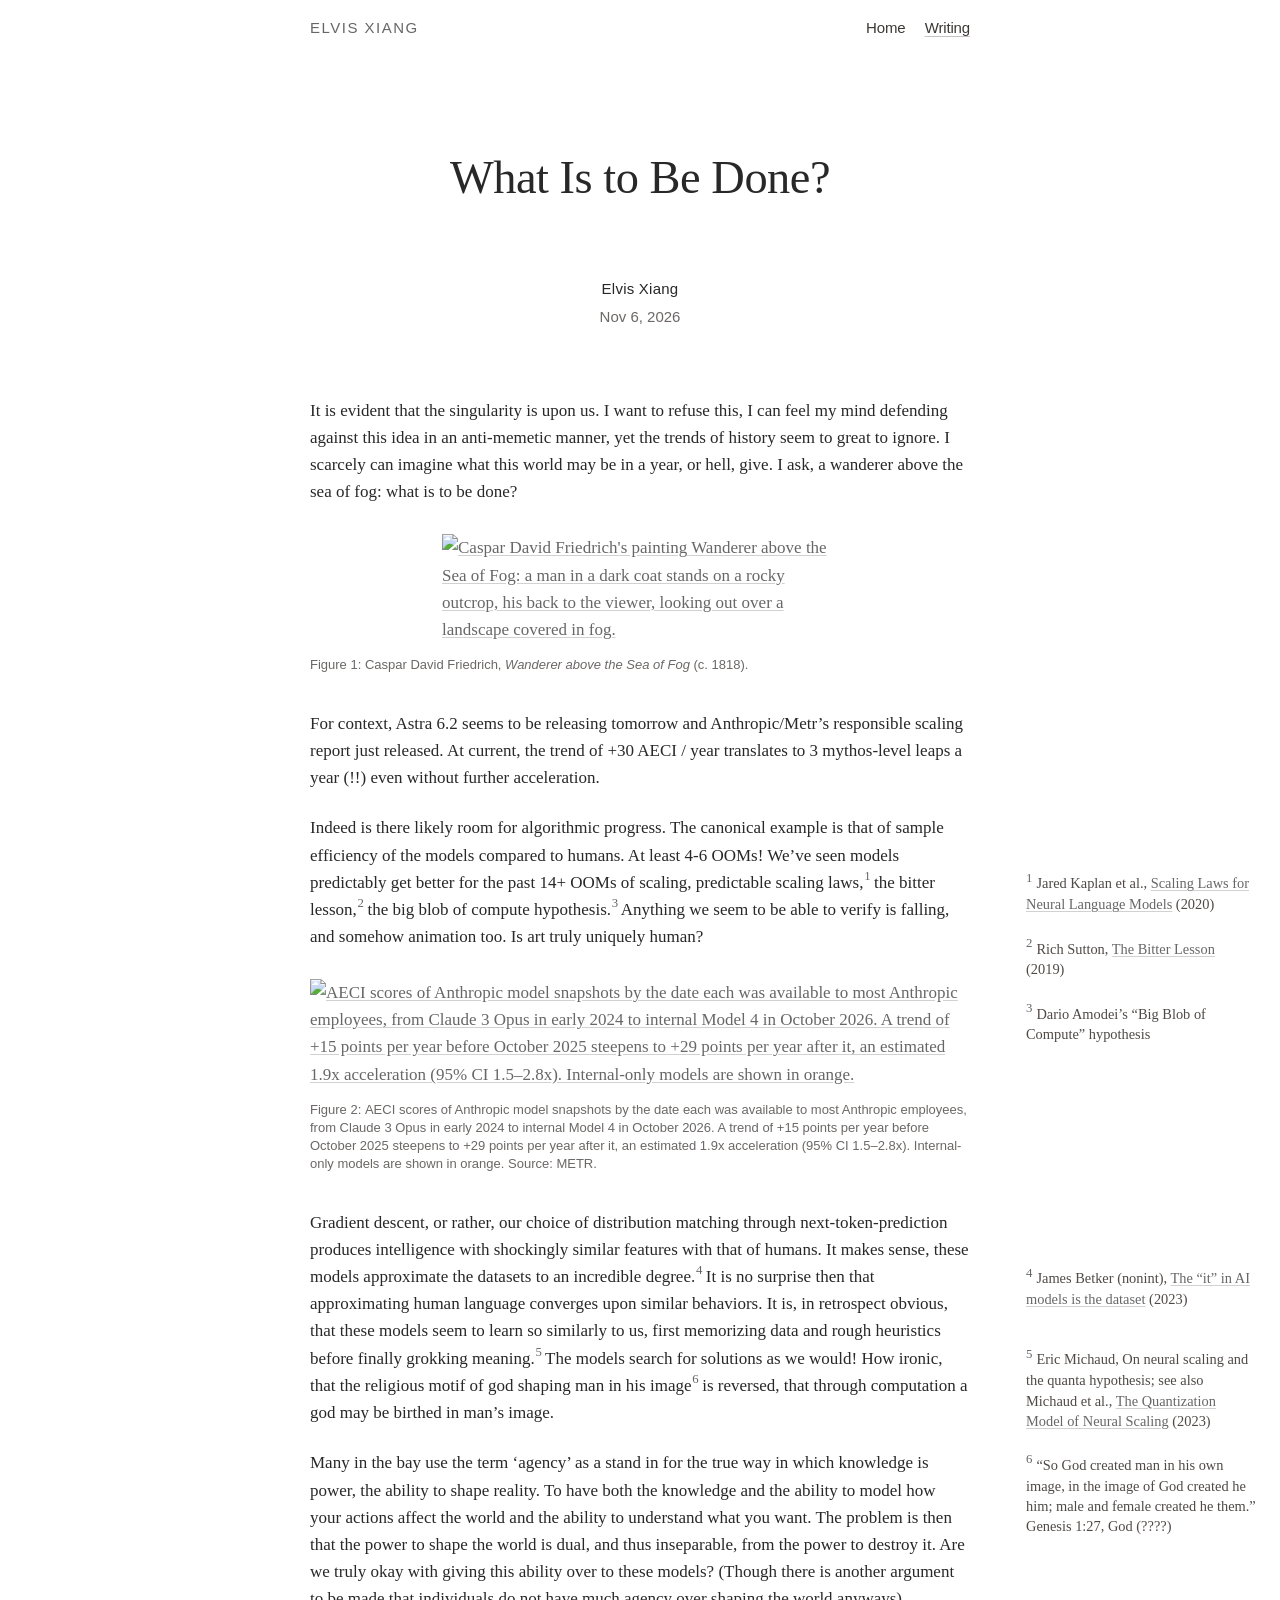
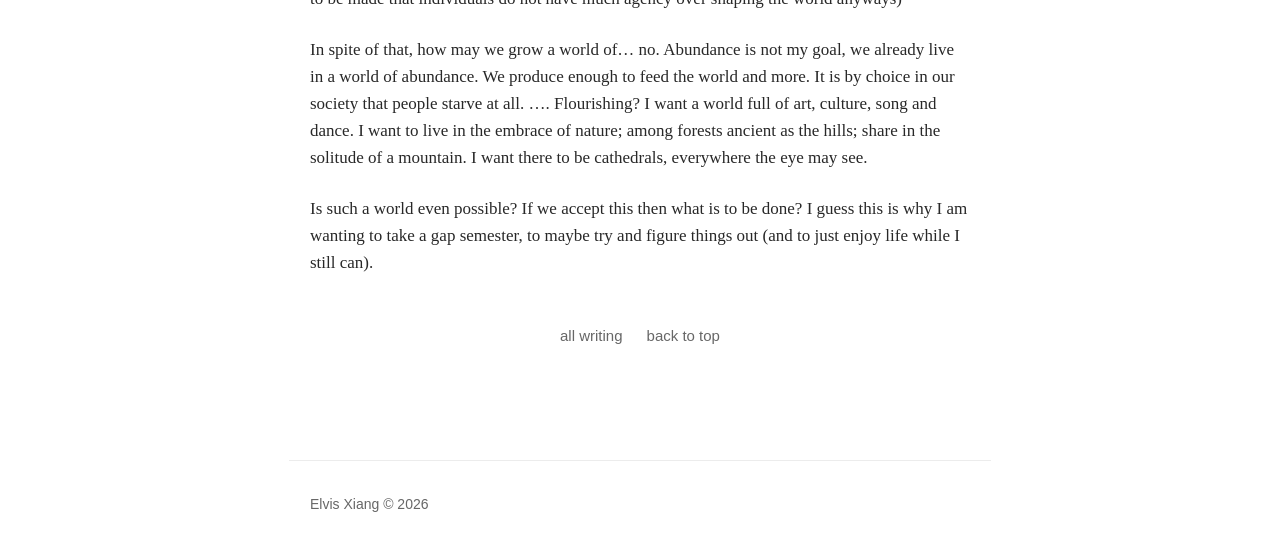
==== writing/what-is-to-be-done/index.html @ 777770ac "Add unlisted /writing page and 'What Is to Be Done?' essay The essay page is stored gzip+base64 enco" ====
<!DOCTYPE html>
<html lang="en">
  <head>
    <meta charset="utf-8">
    <meta name="viewport" content="width=device-width, initial-scale=1">
    <meta name="robots" content="noindex">
    <title>What Is to Be Done? | Elvis Xiang</title>
  </head>
  <body>
    <!-- The page is stored gzip-compressed and base64-encoded so the
         essay text isn't readable in the repository. It is unpacked
         in the browser on load. -->
    <script id="page" type="text/plain">
H4sIAPJ+7WoC/+1Z23LjxhF991fMMpVEKpOEKK2UvVDc0t5sJV4r8W7VJk+qIdAEZgnMwDMDUnTlYf8hL0lV8uoP2y/J6RmAhC61
sWpTeYrLLovATE9PX06fbkwfvLx48e4vf3wlCl+Vs6+m/D9RSp2fDkgPZl8JMS1IZvwH/qzIS5EW0jryp4PGL0aPBv1XWlZ0Olgp
WtfG+oFIjfaksXStMl+cZrRSKY3Cj6FQWnkly5FLZUmnkzsEWTM33vXEaKN0RlfdUq98SbP3hfTi3AlvxHMSL42mZ+Kv4lW5Uk78
WeEq0yQuvCU/I5daVXtldO+Qcy+wE6pm+Ck8S/cFCad03pTSKr/h901ttGjcWJyJtYRSlqyQc7OiuJikMAuxMLmQbumeiDWLUUHJ
OYmMlexuUSq9FJbK04Hzm5JcQQTTFZYWp4NkjfNwcPf/cepc9ErSuWU6N9mmFcXPoEdaSucgTnkaxUftWVgiu7elyc32mMHsmr3k
drmWq+7vsHm7/ltTUW9h/2Wn80DAWnKUNtYGw9Yyp8HsfXzbPyTZnhKvRXb2VessqfR2WaZWnfK1cT5cDZIGPR2KyV3hAKmT3qK+
nGZeKleMOCgy6WVPFha6WupupWx8YewNO/GCWztmiMsKPpae+I/TweHB4cloMhkdnAxm35uVOBkKfsRhWdHsppRpAv12pgk/ts6z
XqUldTq1Ids3QD27Z/iec/h6thac1zgOX+WGeJzi7guiUlQbUSHtREYL0mxwIXO4xfmwVOAciVwWkv/1CqaEMVUqKqk12aHYUFTA
Iwgyx1mBXd7YDZKEKj44tySDBirXxhLrBEywKZWboIWqZK40xRwKZ66NLTOcsOFk4rNxisRZxoqCynIocrUKcpB8Q7z9bIbemZzT
pN6aHWZdqLyxW7traa1ZX4+VLvoL72v3JElIj9dqqWrKlBwbiwzGr+S1KunJCwmP28uXEj66fG0VZValxeXo8n2r5mVQ8xJqXr4l
eWkWl69NPv5QU37tTJyqqlw4m+6OberSyCwcXV07OiiSpKaqjHaJL5pqnshELpIv0CZ5fHJQX42+5D5ClkCGKEEECWIr4bdO1Ag0
Rgvx/rYH30YPvmYPSg63GAmZtEuAOTzqvAwRx0+tSZcbYRqfWlMPOQTFXKZLdjnL4pLFwVoas+TjsFDgHBzHxTBDONbwPj+hjI9B
2Iyv+78PhTFgsIcry+zuyw3FlKrZZ681TbBC7KVjMXk0ebQ/niY9qT28iMHZD9cHo5F4d/Hy4olIlZe8HhrbIP5M+wImUGny5tW7
H5D0XKnFaHQNQ15jcQCXKz8UZ85bKU7GhyFhuyxBwSLJoILfleF8QPpnffHk7aeP/3BY6QA2Ts0BXFzreU977IcGKBIlUYZS6kVb
LIY7yGBjfH10IM5evTgXSUh0vJDalQDYoM0RIArg7EYlrYBXkFa7FhLE3oMH+wBD0mKtsAZuXTQWsmHxFABDNlhnfCPdP2M/JA4i
zcmqLmlEi4VKFekUQGUqeFk5LL1hzHO4mKPG8X6ASKmWjGzWmCpIlWVuAMtFBdCsrQEaOuDyO5wF8DNawWSCrsKBUQhCGzaJKoie
CnjIGlYmo9K1CuFgWCgo7YKB2dZePBydiIuLN+6BeE9w0orxEDZqt9bYplIv51AzB3zPyXtYrDNBzRImD78OEoIq0avD3sadq0u5
dsNpKedwDSSAlujRZLDjKChTBjxFA5CYp0yTsHQ2VbqGt/ymRgVNC0qXc3M1QLW5IaCSFsVh5E2elzRIZteKdid9MPt9MMUfZI10
FriSLMfD26At7ZVaBciUc5ccHhxMxgePjk7ATd+2t/kOtwmG+J4aC8d8Bx7QgNeIN8F0DANiD9X9YL+t68FicxUMCHKH+LhpjMMv
NcbhfY3xA/BHvG28hzLXjQAbrNfrsdIcPSV54uruxpp8cq7Tc/6RPA+X+S7cZcz9wmDGwRofi/i8s8Pk8Q075GJemjkHDZ/QeCTU
pjZ455Qb3zDM0Zca5ui+hnmJDDbijNNABez69PGfz6Hz81bnF1HnTx//1VO7u+CZBgpxjKxpS20AlCEZ8Cdqh1oE7rWQZUwXBkwH
Hl0E8ATNCUjjjRkzgQXZA9A1yMFGqx8bxoyQx3dzk8+SETAyG8PaoXNzCTMqcolUI5uN+kA44gXOVYDgRFIKNocCPK71fyYe/4Uj
IhcIOO9SEMGALduCEsFJOA10L9AWivkmxBTzbEESEb2WMNpKqrIzeYUuoSeAENJmQwR6u7AA3xelbDJC+bioG8dVHQUDRkb2Pgxs
FPXPauR4SG3xkFdcpN4gAAN/59ZvV6Emx6JGdwq9arwPtWdOiGTq7zkGJyGqSYe69fXh41t75IKTSHkODkHOc1AAuCbjx1fXKpbY
e3z8awFLTcbHnz7+7XD86GofUdOqPDIaF2nRHMgnYLF14EcGlTOnX8xd/u+M/4EzxFvToNt5IpiR3YPl1bNvLDpgbvN4khFoEyoT
dCqYy0KoSAujUmKbZGi6rJo3QV/cIw1Qxd5o8kJoMD2g45L0qK3hvAxsJGtScsH6wKwcNIMCkeI7pMyUcTOnKngZ9ABdXMOBEhZ0
NKWjHmhLK7nEWweDU+B3bstVZI2jroJ5uzCSjCLsmMDrU1aKAykj8CO6WSkefmmleHh/PlHhLs/JLxEhe0zTtN+/g1HEN2MUuySW
SVQU5bmAwP9n550BIjns7r1lEUfb6hm7em2Ea2wNmhnspKOVd9Zjl0aCWna8BDQelQdQHFv+zllzKtCPGBs9wx0/9LHAcONqSuG5
Od42brgdIOyc1dU2MEkLgaaTiVDAU96zUBa5XhH6AvUT68T3CtUuRlsB7oRwVKnr0nKhkCjMNq1ZhgasIhREnd909PGXOvr4vo5+
hWZNvAFhAjwNxYVGqgTi19FbvhW77sdGalxyRwuesqFQ0mCgdvsv5p1HB0fjydExz4s4ZP7EotVPEWoi/iGxWgLaEtM7QuZd0XOZ
tMBk5q3OlAEDkHSOmcraNGX2QHwLCqIsdxs7l3NnpnIOA8jxasGn5gaUpZB18FFsucMQiKv9DV+dfKmvTu7rK+TWWyO+gYopj5Qo
66sYMJfVDKHO1wu/+FL9HdziqeopdgJt2LkLCn/23mNvNeYU/oY0e1pMnhz+bhik7D3DP1sPKG5+kX1obrdWjRkQyW/0qAxGbYdZ
c8XdaZgxQPfAQYOaNzvUevZG6k13kzk2x9kd/iNbAWX+LhmtN5DAjpZxGBJHF7Ztrht4XwYZ64I7gqU265KyPLSZtQkDEV4p56rk
sSGym13PcSH5AZpUtJYSzePcBMSnnoguL3qbI2dgsrvh2iTTNg4XC0YcXhznendsbXhMEq8QhnUQEOaWsU8G/KE2VC2K6l0Ah0vs
9N4dgZVZI8the1ZgHI7QLzNbaRnJNQEosMBGGAtHngGw1tRyc7OECUPFy9UqllQI71QPM6Q4Y9oC6DOx964IURDnAbxcmziTsHlT
URzHIhgqmVG8jNIZpLPKUNygDvho+KqB36Kn41ldbvatuYGX3f6tADoHeNfKU5wbSJAHdg3HIS6Xh4FOK8IsPn38GYfi6nN4QjIL
CNXI83A4N2zINWMdAiPbiFKt2qlstx32aPeNxXvqeIVA2gYzGB40ZzcioIqj4FD3wC5bJsOsqWEUSxVxaLBxajI8CUF4WBzMBbEs
x0iBn8fidWm41DDXedaNuju1Fk0ZgBR91lCkTcnkZQjJLai36u7m4921WE2q5lZGYqUD63kqZMU7uZo5zx5NAzGTsbAXqiy5IhTM
/1oZQGLlmfOyDrhug/qBTmh7YgiOGAgpU7oMcI/iyoCyWceXrMmGgs8c3YER6CJdiJD2ymEQVhsXhnEwyCK4DUy2bgfrIX3uGIdD
qbxB19aO/FE5ig2P16uga5wCCg9+x2gma2gDeuQDgBhWb87psol4GkfpoVV2YdC6F5LQxGkg6Q+GQ2jB834Ft6L/8LAeD8P24w23
XUv8GrL7PNL/sMOfDKQ3dvDZL1QzhIpY3/oi1Vv7q8FsOyg29bWvVtvvNNMkfqeKPxbG+Bsf4eKjax+PxG9SU2+etl+C4oL4YS9+
z5sm8YvsvwGcfW/hoh0AAA==
    </script>
    <script>
      (async () => {
        const b64 = document.getElementById("page").textContent.replace(/\s+/g, "");
        const bytes = Uint8Array.from(atob(b64), c => c.charCodeAt(0));
        const stream = new Blob([bytes]).stream().pipeThrough(new DecompressionStream("gzip"));
        const html = await new Response(stream).text();
        document.open();
        document.write(html);
        document.close();
      })();
    </script>
    <noscript>This page needs JavaScript to display.</noscript>
  </body>
</html>
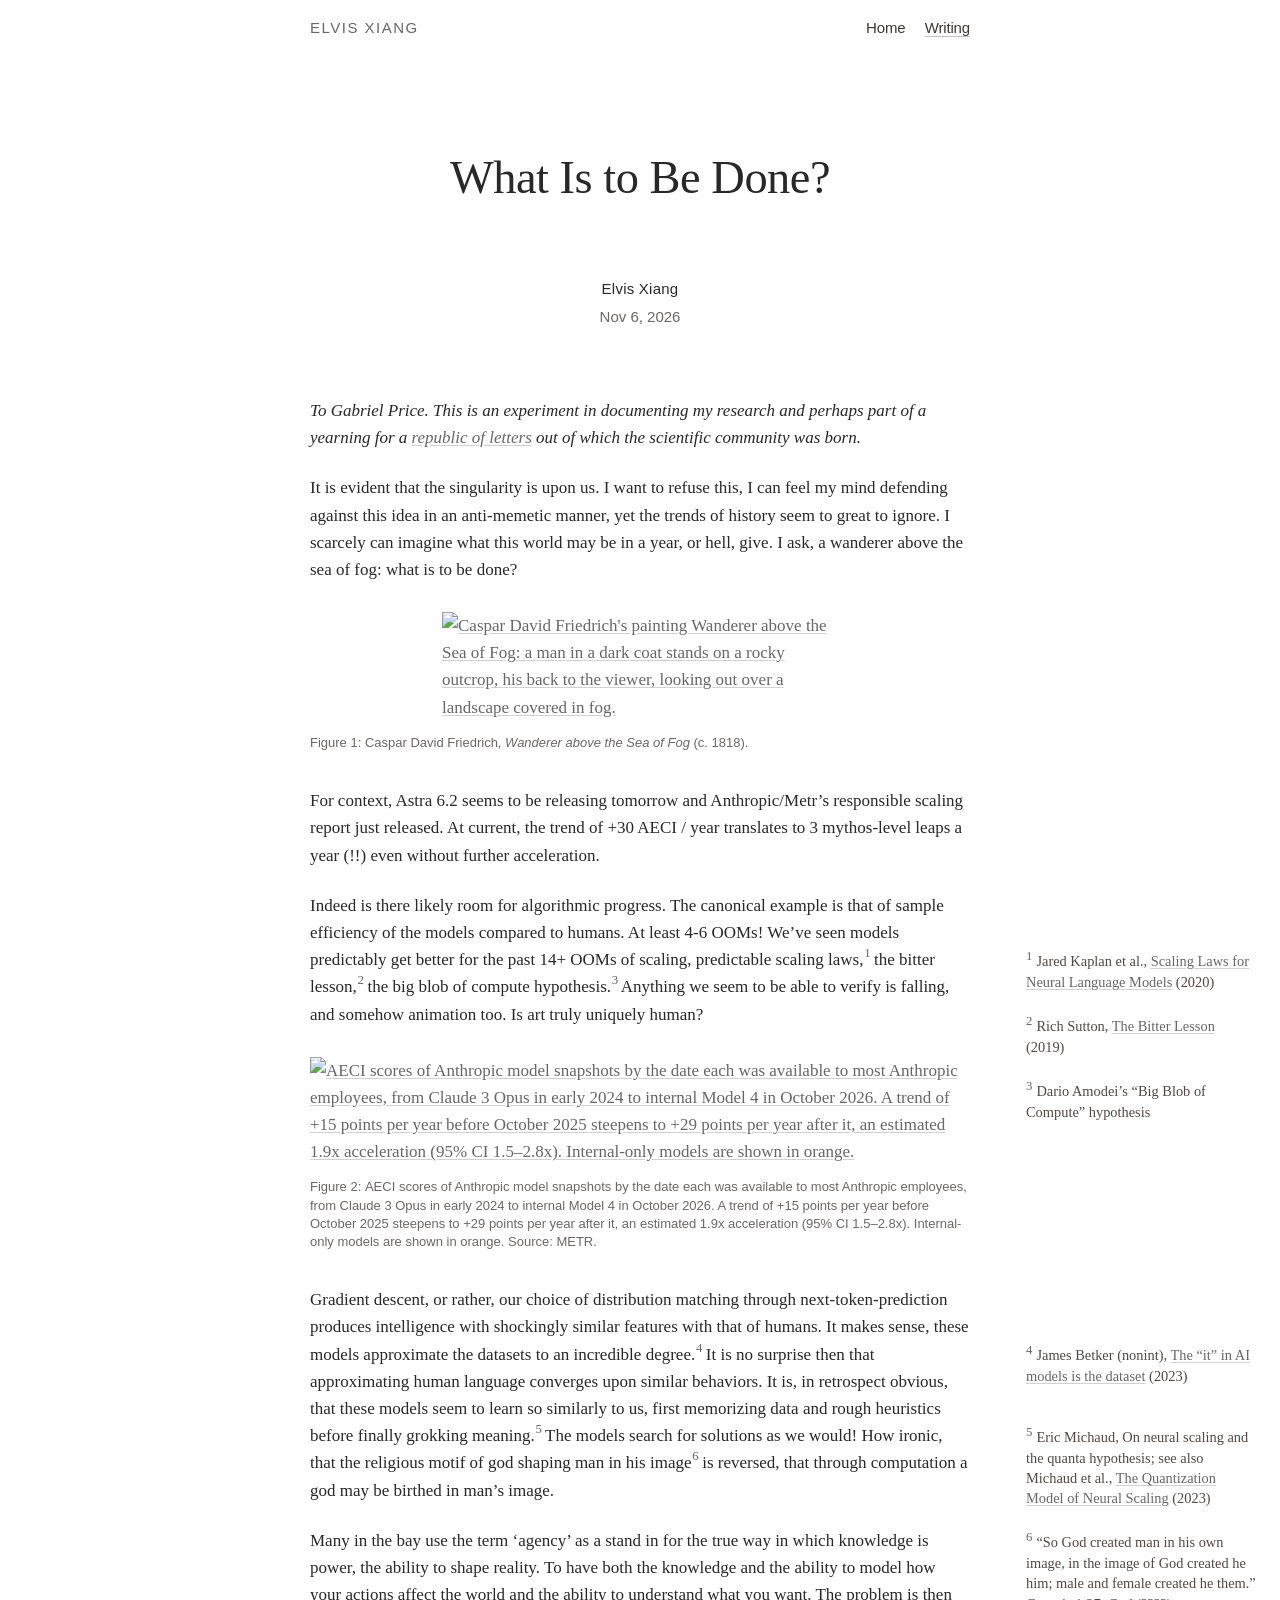
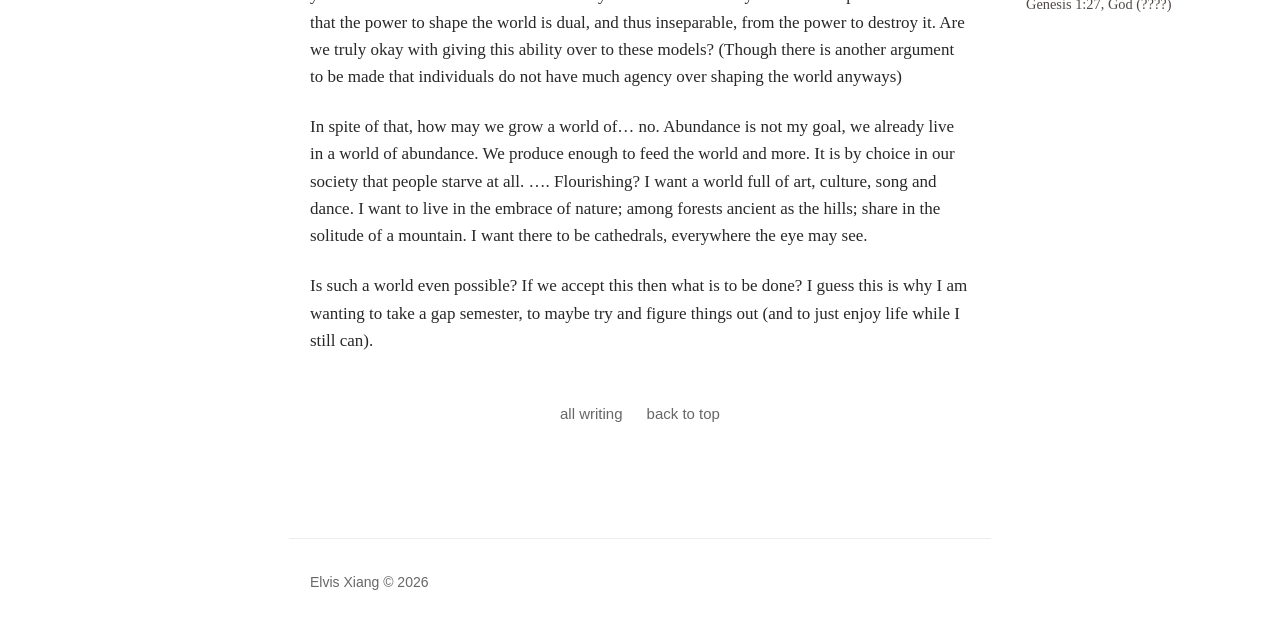
==== commit 478d16d4: "Add dedication to the start of the essay Co-Authored-By: Claude Opus 5.5 <noreply@anthropic.com> Cla" ====
--- a/writing/what-is-to-be-done/index.html
+++ b/writing/what-is-to-be-done/index.html
@@ -11,48 +11,50 @@
          essay text isn't readable in the repository. It is unpacked
          in the browser on load. -->
     <script id="page" type="text/plain">
-H4sIAPJ+7WoC/+1Z23LjxhF991fMMpVEKpOEKK2UvVDc0t5sJV4r8W7VJk+qIdAEZgnMwDMDUnTlYf8hL0lV8uoP2y/J6RmAhC61
-sWpTeYrLLovATE9PX06fbkwfvLx48e4vf3wlCl+Vs6+m/D9RSp2fDkgPZl8JMS1IZvwH/qzIS5EW0jryp4PGL0aPBv1XWlZ0Olgp
-WtfG+oFIjfaksXStMl+cZrRSKY3Cj6FQWnkly5FLZUmnkzsEWTM33vXEaKN0RlfdUq98SbP3hfTi3AlvxHMSL42mZ+Kv4lW5Uk78
-WeEq0yQuvCU/I5daVXtldO+Qcy+wE6pm+Ck8S/cFCad03pTSKr/h901ttGjcWJyJtYRSlqyQc7OiuJikMAuxMLmQbumeiDWLUUHJ
-OYmMlexuUSq9FJbK04Hzm5JcQQTTFZYWp4NkjfNwcPf/cepc9ErSuWU6N9mmFcXPoEdaSucgTnkaxUftWVgiu7elyc32mMHsmr3k
-drmWq+7vsHm7/ltTUW9h/2Wn80DAWnKUNtYGw9Yyp8HsfXzbPyTZnhKvRXb2VessqfR2WaZWnfK1cT5cDZIGPR2KyV3hAKmT3qK+
-nGZeKleMOCgy6WVPFha6WupupWx8YewNO/GCWztmiMsKPpae+I/TweHB4cloMhkdnAxm35uVOBkKfsRhWdHsppRpAv12pgk/ts6z
-XqUldTq1Ids3QD27Z/iec/h6thac1zgOX+WGeJzi7guiUlQbUSHtREYL0mxwIXO4xfmwVOAciVwWkv/1CqaEMVUqKqk12aHYUFTA
-Iwgyx1mBXd7YDZKEKj44tySDBirXxhLrBEywKZWboIWqZK40xRwKZ66NLTOcsOFk4rNxisRZxoqCynIocrUKcpB8Q7z9bIbemZzT
-pN6aHWZdqLyxW7traa1ZX4+VLvoL72v3JElIj9dqqWrKlBwbiwzGr+S1KunJCwmP28uXEj66fG0VZValxeXo8n2r5mVQ8xJqXr4l
-eWkWl69NPv5QU37tTJyqqlw4m+6OberSyCwcXV07OiiSpKaqjHaJL5pqnshELpIv0CZ5fHJQX42+5D5ClkCGKEEECWIr4bdO1Ag0
-Rgvx/rYH30YPvmYPSg63GAmZtEuAOTzqvAwRx0+tSZcbYRqfWlMPOQTFXKZLdjnL4pLFwVoas+TjsFDgHBzHxTBDONbwPj+hjI9B
-2Iyv+78PhTFgsIcry+zuyw3FlKrZZ681TbBC7KVjMXk0ebQ/niY9qT28iMHZD9cHo5F4d/Hy4olIlZe8HhrbIP5M+wImUGny5tW7
-H5D0XKnFaHQNQ15jcQCXKz8UZ85bKU7GhyFhuyxBwSLJoILfleF8QPpnffHk7aeP/3BY6QA2Ts0BXFzreU977IcGKBIlUYZS6kVb
-LIY7yGBjfH10IM5evTgXSUh0vJDalQDYoM0RIArg7EYlrYBXkFa7FhLE3oMH+wBD0mKtsAZuXTQWsmHxFABDNlhnfCPdP2M/JA4i
-zcmqLmlEi4VKFekUQGUqeFk5LL1hzHO4mKPG8X6ASKmWjGzWmCpIlWVuAMtFBdCsrQEaOuDyO5wF8DNawWSCrsKBUQhCGzaJKoie
-CnjIGlYmo9K1CuFgWCgo7YKB2dZePBydiIuLN+6BeE9w0orxEDZqt9bYplIv51AzB3zPyXtYrDNBzRImD78OEoIq0avD3sadq0u5
-dsNpKedwDSSAlujRZLDjKChTBjxFA5CYp0yTsHQ2VbqGt/ymRgVNC0qXc3M1QLW5IaCSFsVh5E2elzRIZteKdid9MPt9MMUfZI10
-FriSLMfD26At7ZVaBciUc5ccHhxMxgePjk7ATd+2t/kOtwmG+J4aC8d8Bx7QgNeIN8F0DANiD9X9YL+t68FicxUMCHKH+LhpjMMv
-NcbhfY3xA/BHvG28hzLXjQAbrNfrsdIcPSV54uruxpp8cq7Tc/6RPA+X+S7cZcz9wmDGwRofi/i8s8Pk8Q075GJemjkHDZ/QeCTU
-pjZ455Qb3zDM0Zca5ui+hnmJDDbijNNABez69PGfz6Hz81bnF1HnTx//1VO7u+CZBgpxjKxpS20AlCEZ8Cdqh1oE7rWQZUwXBkwH
-Hl0E8ATNCUjjjRkzgQXZA9A1yMFGqx8bxoyQx3dzk8+SETAyG8PaoXNzCTMqcolUI5uN+kA44gXOVYDgRFIKNocCPK71fyYe/4Uj
-IhcIOO9SEMGALduCEsFJOA10L9AWivkmxBTzbEESEb2WMNpKqrIzeYUuoSeAENJmQwR6u7AA3xelbDJC+bioG8dVHQUDRkb2Pgxs
-FPXPauR4SG3xkFdcpN4gAAN/59ZvV6Emx6JGdwq9arwPtWdOiGTq7zkGJyGqSYe69fXh41t75IKTSHkODkHOc1AAuCbjx1fXKpbY
-e3z8awFLTcbHnz7+7XD86GofUdOqPDIaF2nRHMgnYLF14EcGlTOnX8xd/u+M/4EzxFvToNt5IpiR3YPl1bNvLDpgbvN4khFoEyoT
-dCqYy0KoSAujUmKbZGi6rJo3QV/cIw1Qxd5o8kJoMD2g45L0qK3hvAxsJGtScsH6wKwcNIMCkeI7pMyUcTOnKngZ9ABdXMOBEhZ0
-NKWjHmhLK7nEWweDU+B3bstVZI2jroJ5uzCSjCLsmMDrU1aKAykj8CO6WSkefmmleHh/PlHhLs/JLxEhe0zTtN+/g1HEN2MUuySW
-SVQU5bmAwP9n550BIjns7r1lEUfb6hm7em2Ea2wNmhnspKOVd9Zjl0aCWna8BDQelQdQHFv+zllzKtCPGBs9wx0/9LHAcONqSuG5
-Od42brgdIOyc1dU2MEkLgaaTiVDAU96zUBa5XhH6AvUT68T3CtUuRlsB7oRwVKnr0nKhkCjMNq1ZhgasIhREnd909PGXOvr4vo5+
-hWZNvAFhAjwNxYVGqgTi19FbvhW77sdGalxyRwuesqFQ0mCgdvsv5p1HB0fjydExz4s4ZP7EotVPEWoi/iGxWgLaEtM7QuZd0XOZ
-tMBk5q3OlAEDkHSOmcraNGX2QHwLCqIsdxs7l3NnpnIOA8jxasGn5gaUpZB18FFsucMQiKv9DV+dfKmvTu7rK+TWWyO+gYopj5Qo
-66sYMJfVDKHO1wu/+FL9HdziqeopdgJt2LkLCn/23mNvNeYU/oY0e1pMnhz+bhik7D3DP1sPKG5+kX1obrdWjRkQyW/0qAxGbYdZ
-c8XdaZgxQPfAQYOaNzvUevZG6k13kzk2x9kd/iNbAWX+LhmtN5DAjpZxGBJHF7Ztrht4XwYZ64I7gqU265KyPLSZtQkDEV4p56rk
-sSGym13PcSH5AZpUtJYSzePcBMSnnoguL3qbI2dgsrvh2iTTNg4XC0YcXhznendsbXhMEq8QhnUQEOaWsU8G/KE2VC2K6l0Ah0vs
-9N4dgZVZI8the1ZgHI7QLzNbaRnJNQEosMBGGAtHngGw1tRyc7OECUPFy9UqllQI71QPM6Q4Y9oC6DOx964IURDnAbxcmziTsHlT
-URzHIhgqmVG8jNIZpLPKUNygDvho+KqB36Kn41ldbvatuYGX3f6tADoHeNfKU5wbSJAHdg3HIS6Xh4FOK8IsPn38GYfi6nN4QjIL
-CNXI83A4N2zINWMdAiPbiFKt2qlstx32aPeNxXvqeIVA2gYzGB40ZzcioIqj4FD3wC5bJsOsqWEUSxVxaLBxajI8CUF4WBzMBbEs
-x0iBn8fidWm41DDXedaNuju1Fk0ZgBR91lCkTcnkZQjJLai36u7m4921WE2q5lZGYqUD63kqZMU7uZo5zx5NAzGTsbAXqiy5IhTM
-/1oZQGLlmfOyDrhug/qBTmh7YgiOGAgpU7oMcI/iyoCyWceXrMmGgs8c3YER6CJdiJD2ymEQVhsXhnEwyCK4DUy2bgfrIX3uGIdD
-qbxB19aO/FE5ig2P16uga5wCCg9+x2gma2gDeuQDgBhWb87psol4GkfpoVV2YdC6F5LQxGkg6Q+GQ2jB834Ft6L/8LAeD8P24w23
-XUv8GrL7PNL/sMOfDKQ3dvDZL1QzhIpY3/oi1Vv7q8FsOyg29bWvVtvvNNMkfqeKPxbG+Bsf4eKjax+PxG9SU2+etl+C4oL4YS9+
-z5sm8YvsvwGcfW/hoh0AAA==
+H4sIABHp7WoC/+1Z23LbyBF9368YM5VEqiUBUbIUXyS65OsqWa82a1c5eVINgCEwSwCDnRmQ4lYe/A95SaqS1/0wf0lO9wAkRKmc
+qJzKU1x2mQAGPT19OX26cfrg5eWL93/+/pUofFXOvjql/0Qp6/xspOrR7CshTgslM/qBn5XyUqSFtE75s1Hr55NHo+GjWlbqbLTU
+atUY60ciNbVXNZaudOaLs0wtdaomfDEWutZey3LiUlmqs+kdgqxJjHcDMbXRdaau+6Ve+1LNPhTSiwsnvBHPlXhpavVM/EW8Kpfa
+iT9pHOU0Dgtvyc+US61uvDb1YJMLL/AmVM1wKTxJ94USTtd5W0qr/Zqet42pResicS5WEkpZZYVMzFKFxUoKMxdzkwvpFu6JWJEY
+zUomSmSkZH+KUtcLYVV5NnJ+XSpXKAXTFVbNz0bxCvth4/7/KHUueCXu3XKamGzdiaJ70CMtpXMQp72ahFvdXlgi+6elyc1mm9Hs
+hr3kZnktl/1vfnmz/htTqcHC4cNe55GAteQkba1lwzYyV6PZh/B0uEm82SUcS9nZV52zpK43yzK97JVvjPN8NEgaDXQopneFA6RO
+B4uGctqk1K6YUFBk0suBLCx0jaz7lbL1hbE7dqIFt96YIS4r+Fh6RT/ORocHhyeT6XRycDKafWeW4mQs6BaFZaVmu1JOY+i3NQ1f
+bJxnvU5L1evUhezQAM3sVFWz90a8kYnVqhTfW6RcJN4X0Bp/cSB13SiLnRHcukYopi39hiFFtUYcInRtWmBhJrCukI0TDfalcJZi
+jYc1LZ0bhPvW54X3jXsSx7XxBR4XbSXryLWJ8zJdRKmp4iZ2hSxLs5rMlcoS3J4Uhq7dZG3aiWlxDKvYHyntVSrvlXUUJgIP6daq
+0FCM0yvVpPIcSyG7amtKypV0IjG2jk5jmOA0bjZ2Y7vcM60vKK09RREO2DpKa+3GuJ3ChDhCSdaqAEciU3NVUyAKmSNcneelAvtI
+MrCkv14jxBBkUBiWqZUdw5RBAY/kyBydD295Y9cAD1XRxrlVkjXQeW2sIp2AlTZV5Zq10JXMda0CtvCeK2PLDDusCWRob3bYWMBZ
+hSrLscj1kuUAlMZ4+lnkuhO0dsw613lrN/FYS2vN6mYO7UaIqqOVXuhGZVpGxgLZcBW/1qV68kIiE+zVSwkfXb1G9GaI3eJqcvWh
+U/OK1byCmlfvlLwy86vXJo9+bFR+Y0/sqqtcOJtut22b0siMt65ubM2KxBRFpnaxR+QmsYzlPP4CbeLHJwfN9eRLziNkCcQMEgRL
+EBsJv6WM1CFlP9z24LvgwdfkQUnhFiIhk3aBbIFHkZQccXTXmnSxpgRLrWnGFIKCcpNcTrKolFOwlsYsaDvOxCVtRyQhQzg28D7d
+URltg7CJbvp/WCJCwOAdqrizuw83FgRgnz0W57fYSyMxfTR9tI98H0gd4GgIzmG4PphMxPvLl5dPRKq9pPUMZCT+vPYFTKDT+O2r
+9z8g6YnBiMnkBra+xmIG3Ws/FufOWylOokNO2D5LUMiVJFDBdWUoHxhKB+KVt58+/t0R1AJsnE5KAjRZ0jvdtj+2QJEgSWWgGF50
+RXS8hQwyxtdHB+L81YsLEXOi44GsXYnCw9ocAaJQtNykVEvgFaQBywMkiL0HD/YBhqoWK401cOu8tZANi6cAGGXZOtFOun/Gfgz5
+wsmqKdVEzQHNgOh0TfgML2uHpTvGvICLKWocvQ8QKfWCkM0aU4XyUuYGsFxUAM3GGqChc1TIFIGfqTVMhlrGGwYhkqtEUEEMVMBN
+0rAymSpdpxA2hoVYaccGJlt78XByIi4v37oH4oOCk5aEh7BR92qD13TqZQI1c8B3wjVqY4KGJEwffs0SWJXg1fHgxa2rS7ly49NS
+JnANJICu1ZPpaMvdUKYM+FsNQCL+dhrz0tmprht4y68bMIu0UOkiMdcjVJsdAZW0KA4Tb/K8VKN4doPM9NJHs9+zKf4gm5KYgYfR
+o/Ft0Jb2Wi8ZMmXi4sODg2l08OjoBJz9XXeab3EaNsR3qrVwzLfgRy34nnjLpuMyvgfWc7Df8R22WKLZgCC9iI9dYxx+qTEO72uM
+H4hfvGu9hzI3jQAbrFarSNcUPaAmiqq7i2rl44s6vaCL+Dkf5ls+S0R91GhGwRpui3C/t8P08Y4dcpGUJqGgoR1aj4RaNyBTymkX
+7Rjm6EsNc3Rfw7xEBhtxTmmgGbs+ffzHc+j8vNP5RdD508d/DtTuD3her5kUipXaUBsAJScDfqJ26Dlzrzn4IacLAaZDf1EweILm
+MNJ4YyIi9kRGvW2Rg+B9P7WEGZzHd3OTz5IRMDIbwtqho3UxMSrlYqknNpsMgXBCC5wjohxLlYLNoQBHTf3vicd/YYvABRjnXQoi
+yNiyKSgBnISrge4F2mWRrDmmqP8QSiKiiRjLpdRlb/IK3dNAgEJIm7VSoLdzC/B9Uco2Uygfl03rqKqjYMDIyN6HzEZR/2yNHOfU
+Fg9pxWXqDQKQ+xpqibcVanosGnTt0AvdRKg9iUIkq+E7x+AkSjWq5rr19eHjW+/IOSWR9mPuYJynoABwTaPH1zcqlth7fPxrAUtN
+o+NPH/96GD263kfUdCpPTI2DdGgO5BOw2Ir5kUHlzNV/zF3+74z/gTPEO9Oi23kiiJHdg+U1szdWZtQhCprwMG1CZYJOBXFZCBVp
+YdAWk00yNF1WJy3ri3OkDFXkjTYvRA2mB3RcqHrS1XBaBjaStalybH1gVg6aoZhI0RlSYso4mdMVvAx6gC6upUDhBT1N6akH2tJK
+LvDUweCK+Z3bcBXZYKtrNm8fRpJQhBzDvD4lpSiQMgV+pHYrxcMvrRQP788nKpzlufILRMge0bTa74/vGhTQE54MhDKJiqI9FRD4
+//yiN0Agh/25NyziaFM9Q1dfG+Fa24Bmsp3qYOWt9cilgaCWPS8BjUflARSHlr93VqIK9CPGBs9Qxw99LDDcuEal8FyCp60bbwYI
+W2f1ta2kGQnqVy8ToYC79M5cW+R6pdAX6J9JJzoXV7sQbQW4E8JRp65Py7lGohDbtGbBDVilJM1fdh19/KWOPr6vo1+hWRNvQZgA
+T2NxWSNVmPj19JZORa77qZU1DrmlBU/JUChpMFD3+n/MO48OjqLp0THN0Shk/kii9c8BagL+IbE6AtoR0ztC5n0xcBnPuoi3OlMy
+BiDpHDGVlWnL7IH4BhREW+o2ti6nzkznFAaQ4/Wcds0NKEshG/ZRaLl5CETVfsdXJ1/qq5P7+gq59c6IN1AxpZGSyoYqMuaSmhzq
+dDy+okMN36AWT1dP8SbQhpw7V/xz8BzvVhGl8BtVk6fF9Mnh78YsZe8Z/mw8oKn5Rfahud1YNWRAIL/Bo5KN2g2zEk3dKc8YoDtz
+UFYzujXneyvrdX+SBC+H2R3+KVsBZf4mCa3XkECOlmEYEkYXtmuuW3hfsowwcVzUZlWqLOc2szE8EKGVMtEljQ2R3eR6igtJN9Ck
+orWUaB4T48PAciuiz4vBy4EzENldU22SaReH8zkhDi0Oc707Xm1pTBKOwMM6COC5ZeiTAX+oDVWHovU2gPkQW723W2Bl1spy3O3F
+jMMp9MvEVjpGckMACiywEcbClucArJXquLlZwIRc8XK9DCWVxs+d6jxDCjOmDYA+E3vvC46CMA/gabUJMwmb85C6ax0qmalwGF1n
+kE4qQ3GDOuCD4auWRth5aP9prz43h9Zcw8tu//agGODdaK/C3ECCPJBrKA5xuJwHOp0IM//08RdsiqMn8IQkFsDVyNNwODdkyBVh
+HQIjW4tSL7upbP867NG9F4kPqucVAmnLZjA0aM52IqAKo2Cue2CXHZMh1tQSiqVaUWiQcRplaBKC8LDYmApiWUZIgV8i8bo0VGqI
+6zzrR929WvO2ZCBFnzUWaVsSeRlDcgfqnbrb+Xh/LFJTVYmVgVjVzHqeClmZ8L0AkUIe5dE95R5PjXRZUkUoiP91MoDE2hPn5S8O
+lWlRP9AJbXbk4AiBkBKlywD3KK4EKOtVeEiarBX7zKk7MAJdpOMI6Y7Mg7DGOB7GwSBzdhuYbNMN1jl97hiHQ6m8RdfWjfxROYo1
+jdcr1jVMAYUHvyM0kw20AT3yDCCG1EsoXdYBT8MonVtlx4PWPU5CE6aBqv7RUAjNad6v4Vb0Hx7Wo2HYfjjhpmsJX4m2n42GH7zo
+k4H0xo4+++VuhlARq1tf6gZrfzWabQbFprnxNW/z/eo0Dt/vwsXcGL/zcTLcuvFRTfwmNc36afeFLCwIHzzDd87TOHyp/hfEjtf0
+uh4AAA==
     </script>
     <script>
       (async () => {
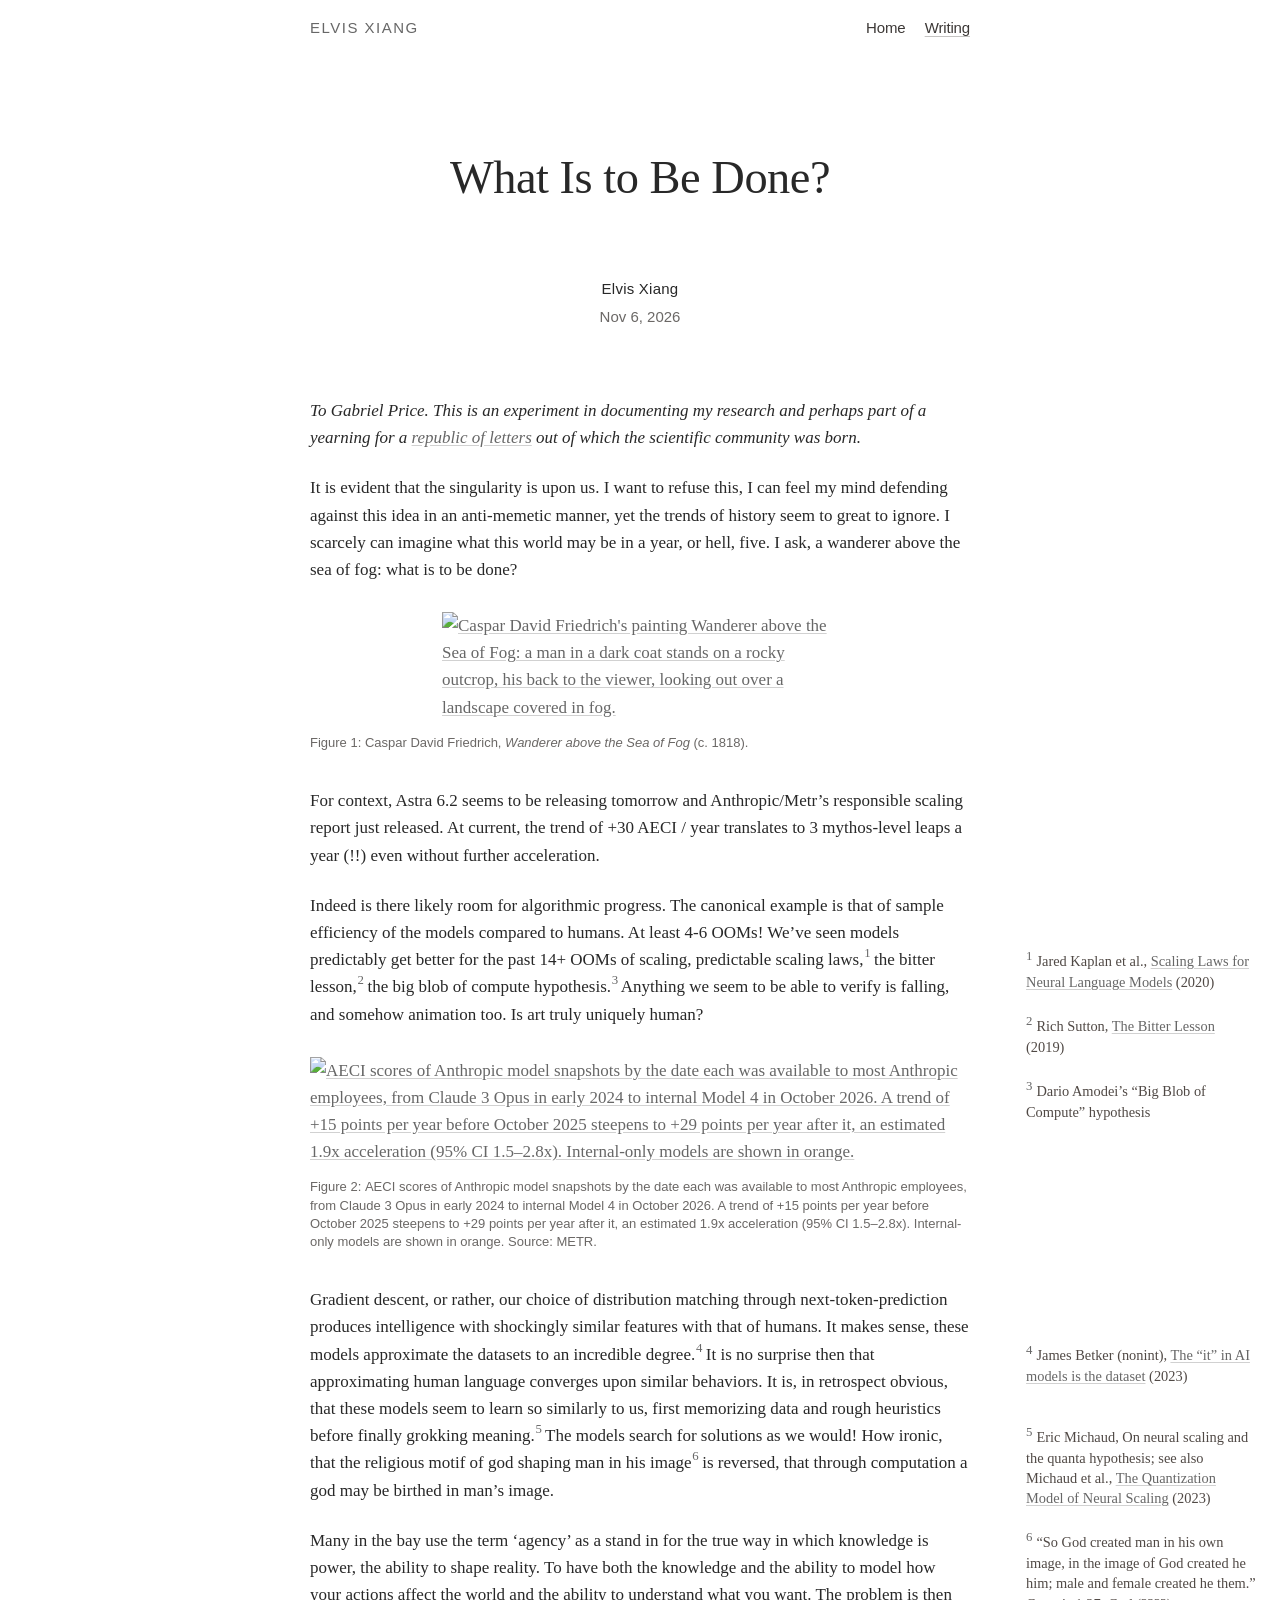
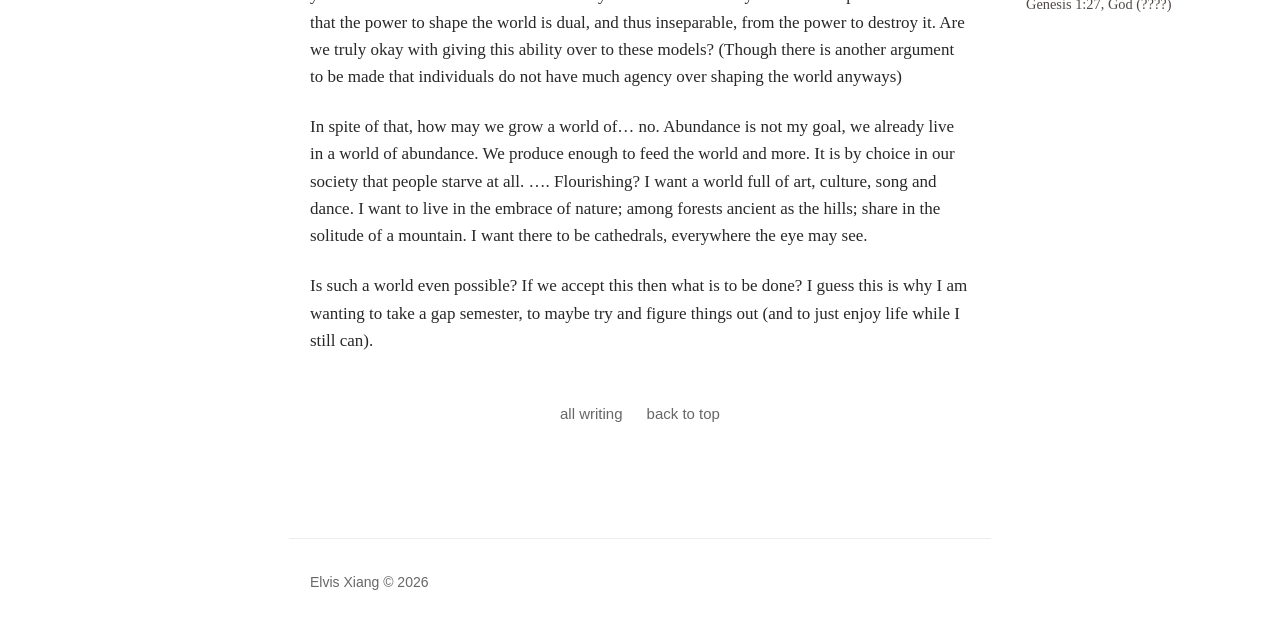
==== commit 2bf56869: "Fix typo in essay intro (give -> five) Co-Authored-By: Claude Opus 5.5 <noreply@anthropic.com> Claud" ====
--- a/writing/what-is-to-be-done/index.html
+++ b/writing/what-is-to-be-done/index.html
@@ -5,13 +5,22 @@
     <meta name="viewport" content="width=device-width, initial-scale=1">
     <meta name="robots" content="noindex">
     <title>What Is to Be Done? | Elvis Xiang</title>
+    <meta property="og:type" content="article">
+    <meta property="og:title" content="What Is to Be Done?">
+    <meta property="og:description" content="An essay by Elvis Xiang">
+    <meta property="og:url" content="https://elviskxiang.github.io/writing/what-is-to-be-done/">
+    <meta property="og:image" content="https://elviskxiang.github.io/images/wanderer-above-the-sea-of-fog.jpg">
+    <meta property="og:image:width" content="960">
+    <meta property="og:image:height" content="1231">
+    <meta property="og:image:alt" content="Caspar David Friedrich, Wanderer above the Sea of Fog">
+    <meta name="twitter:card" content="summary_large_image">
   </head>
   <body>
     <!-- The page is stored gzip-compressed and base64-encoded so the
          essay text isn't readable in the repository. It is unpacked
          in the browser on load. -->
     <script id="page" type="text/plain">
-H4sIABHp7WoC/+1Z23LbyBF9368YM5VEqiUBUbIUXyS65OsqWa82a1c5eVINgCEwSwCDnRmQ4lYe/A95SaqS1/0wf0lO9wAkRKmc
+H4sIAA3+7WoC/+1Z23LbyBF9368YM5VEqiUBUbIUXyS65OsqWa82a1c5eVINgCEwSwCDnRmQ4lYe/A95SaqS1/0wf0lO9wAkRKmc
 qJzKU1x2mQAGPT19OX26cfrg5eWL93/+/pUofFXOvjql/0Qp6/xspOrR7CshTgslM/qBn5XyUqSFtE75s1Hr55NHo+GjWlbqbLTU
 atUY60ciNbVXNZaudOaLs0wtdaomfDEWutZey3LiUlmqs+kdgqxJjHcDMbXRdaau+6Ve+1LNPhTSiwsnvBHPlXhpavVM/EW8Kpfa
 iT9pHOU0Dgtvyc+US61uvDb1YJMLL/AmVM1wKTxJ94USTtd5W0qr/Zqet42pResicS5WEkpZZYVMzFKFxUoKMxdzkwvpFu6JWJEY
@@ -22,38 +31,38 @@
 jYc1LZ0bhPvW54X3jXsSx7XxBR4XbSXryLWJ8zJdRKmp4iZ2hSxLs5rMlcoS3J4Uhq7dZG3aiWlxDKvYHyntVSrvlXUUJgIP6daq
 0FCM0yvVpPIcSyG7amtKypV0IjG2jk5jmOA0bjZ2Y7vcM60vKK09RREO2DpKa+3GuJ3ChDhCSdaqAEciU3NVUyAKmSNcneelAvtI
 MrCkv14jxBBkUBiWqZUdw5RBAY/kyBydD295Y9cAD1XRxrlVkjXQeW2sIp2AlTZV5Zq10JXMda0CtvCeK2PLDDusCWRob3bYWMBZ
-hSrLscj1kuUAlMZ4+lnkuhO0dsw613lrN/FYS2vN6mYO7UaIqqOVXuhGZVpGxgLZcBW/1qV68kIiE+zVSwkfXb1G9GaI3eJqcvWh
-U/OK1byCmlfvlLwy86vXJo9+bFR+Y0/sqqtcOJtut22b0siMt65ubM2KxBRFpnaxR+QmsYzlPP4CbeLHJwfN9eRLziNkCcQMEgRL
-EBsJv6WM1CFlP9z24LvgwdfkQUnhFiIhk3aBbIFHkZQccXTXmnSxpgRLrWnGFIKCcpNcTrKolFOwlsYsaDvOxCVtRyQhQzg28D7d
-URltg7CJbvp/WCJCwOAdqrizuw83FgRgnz0W57fYSyMxfTR9tI98H0gd4GgIzmG4PphMxPvLl5dPRKq9pPUMZCT+vPYFTKDT+O2r
-9z8g6YnBiMnkBra+xmIG3Ws/FufOWylOokNO2D5LUMiVJFDBdWUoHxhKB+KVt58+/t0R1AJsnE5KAjRZ0jvdtj+2QJEgSWWgGF50
-RXS8hQwyxtdHB+L81YsLEXOi44GsXYnCw9ocAaJQtNykVEvgFaQBywMkiL0HD/YBhqoWK401cOu8tZANi6cAGGXZOtFOun/Gfgz5
-wsmqKdVEzQHNgOh0TfgML2uHpTvGvICLKWocvQ8QKfWCkM0aU4XyUuYGsFxUAM3GGqChc1TIFIGfqTVMhlrGGwYhkqtEUEEMVMBN
-0rAymSpdpxA2hoVYaccGJlt78XByIi4v37oH4oOCk5aEh7BR92qD13TqZQI1c8B3wjVqY4KGJEwffs0SWJXg1fHgxa2rS7ly49NS
-JnANJICu1ZPpaMvdUKYM+FsNQCL+dhrz0tmprht4y68bMIu0UOkiMdcjVJsdAZW0KA4Tb/K8VKN4doPM9NJHs9+zKf4gm5KYgYfR
-o/Ft0Jb2Wi8ZMmXi4sODg2l08OjoBJz9XXeab3EaNsR3qrVwzLfgRy34nnjLpuMyvgfWc7Df8R22WKLZgCC9iI9dYxx+qTEO72uM
-H4hfvGu9hzI3jQAbrFarSNcUPaAmiqq7i2rl44s6vaCL+Dkf5ls+S0R91GhGwRpui3C/t8P08Y4dcpGUJqGgoR1aj4RaNyBTymkX
-7Rjm6EsNc3Rfw7xEBhtxTmmgGbs+ffzHc+j8vNP5RdD508d/DtTuD3her5kUipXaUBsAJScDfqJ26Dlzrzn4IacLAaZDf1EweILm
-MNJ4YyIi9kRGvW2Rg+B9P7WEGZzHd3OTz5IRMDIbwtqho3UxMSrlYqknNpsMgXBCC5wjohxLlYLNoQBHTf3vicd/YYvABRjnXQoi
-yNiyKSgBnISrge4F2mWRrDmmqP8QSiKiiRjLpdRlb/IK3dNAgEJIm7VSoLdzC/B9Uco2Uygfl03rqKqjYMDIyN6HzEZR/2yNHOfU
-Fg9pxWXqDQKQ+xpqibcVanosGnTt0AvdRKg9iUIkq+E7x+AkSjWq5rr19eHjW+/IOSWR9mPuYJynoABwTaPH1zcqlth7fPxrAUtN
-o+NPH/96GD263kfUdCpPTI2DdGgO5BOw2Ir5kUHlzNV/zF3+74z/gTPEO9Oi23kiiJHdg+U1szdWZtQhCprwMG1CZYJOBXFZCBVp
-YdAWk00yNF1WJy3ri3OkDFXkjTYvRA2mB3RcqHrS1XBaBjaStalybH1gVg6aoZhI0RlSYso4mdMVvAx6gC6upUDhBT1N6akH2tJK
-LvDUweCK+Z3bcBXZYKtrNm8fRpJQhBzDvD4lpSiQMgV+pHYrxcMvrRQP788nKpzlufILRMge0bTa74/vGhTQE54MhDKJiqI9FRD4
-//yiN0Agh/25NyziaFM9Q1dfG+Fa24Bmsp3qYOWt9cilgaCWPS8BjUflARSHlr93VqIK9CPGBs9Qxw99LDDcuEal8FyCp60bbwYI
-W2f1ta2kGQnqVy8ToYC79M5cW+R6pdAX6J9JJzoXV7sQbQW4E8JRp65Py7lGohDbtGbBDVilJM1fdh19/KWOPr6vo1+hWRNvQZgA
-T2NxWSNVmPj19JZORa77qZU1DrmlBU/JUChpMFD3+n/MO48OjqLp0THN0Shk/kii9c8BagL+IbE6AtoR0ztC5n0xcBnPuoi3OlMy
-BiDpHDGVlWnL7IH4BhREW+o2ti6nzkznFAaQ4/Wcds0NKEshG/ZRaLl5CETVfsdXJ1/qq5P7+gq59c6IN1AxpZGSyoYqMuaSmhzq
-dDy+okMN36AWT1dP8SbQhpw7V/xz8BzvVhGl8BtVk6fF9Mnh78YsZe8Z/mw8oKn5Rfahud1YNWRAIL/Bo5KN2g2zEk3dKc8YoDtz
-UFYzujXneyvrdX+SBC+H2R3+KVsBZf4mCa3XkECOlmEYEkYXtmuuW3hfsowwcVzUZlWqLOc2szE8EKGVMtEljQ2R3eR6igtJN9Ck
-orWUaB4T48PAciuiz4vBy4EzENldU22SaReH8zkhDi0Oc707Xm1pTBKOwMM6COC5ZeiTAX+oDVWHovU2gPkQW723W2Bl1spy3O3F
-jMMp9MvEVjpGckMACiywEcbClucArJXquLlZwIRc8XK9DCWVxs+d6jxDCjOmDYA+E3vvC46CMA/gabUJMwmb85C6ax0qmalwGF1n
-kE4qQ3GDOuCD4auWRth5aP9prz43h9Zcw8tu//agGODdaK/C3ECCPJBrKA5xuJwHOp0IM//08RdsiqMn8IQkFsDVyNNwODdkyBVh
-HQIjW4tSL7upbP867NG9F4kPqucVAmnLZjA0aM52IqAKo2Cue2CXHZMh1tQSiqVaUWiQcRplaBKC8LDYmApiWUZIgV8i8bo0VGqI
-6zzrR929WvO2ZCBFnzUWaVsSeRlDcgfqnbrb+Xh/LFJTVYmVgVjVzHqeClmZ8L0AkUIe5dE95R5PjXRZUkUoiP91MoDE2hPn5S8O
-lWlRP9AJbXbk4AiBkBKlywD3KK4EKOtVeEiarBX7zKk7MAJdpOMI6Y7Mg7DGOB7GwSBzdhuYbNMN1jl97hiHQ6m8RdfWjfxROYo1
-jdcr1jVMAYUHvyM0kw20AT3yDCCG1EsoXdYBT8MonVtlx4PWPU5CE6aBqv7RUAjNad6v4Vb0Hx7Wo2HYfjjhpmsJX4m2n42GH7zo
-k4H0xo4+++VuhlARq1tf6gZrfzWabQbFprnxNW/z/eo0Dt/vwsXcGL/zcTLcuvFRTfwmNc36afeFLCwIHzzDd87TOHyp/hfEjtf0
+hSrLsZjrJcsBKI3x9LPIdSdo7Zh1rvPWbuKxltaa1c0c2o0QVUcrvdCNyrSMjAWy4Sp+rUv15IVEJtirlxI+unqN6M0Qu8XV5OpD
+p+YVq3kFNa/eKXll5levTR792Kj8xp7YVVe5cDbdbts2pZEZb13d2JoViSmKTO1ij8hNYhnLefwF2sSPTw6a68mXnEfIEogZJAiW
+IDYSfksZqUPKfrjtwXfBg6/Jg5LCLURCJu0C2QKPIik54uiuNeliTQmWWtOMKQQF5Sa5nGRRKadgLY1Z0HaciUvajkhChnBs4H26
+ozLaBmET3fT/sESEgME7VHFndx9uLAjAPnsszm+xl0Zi+mj6aB/5PpA6wNEQnMNwfTCZiPeXLy+fiFR7SesZyEj8ee0LmECn8dtX
+739A0hODEZPJDWx9jcUMutd+LM6dt1KcRIecsH2WoJArSaCC68pQPjCUDsQrbz99/LsjqAXYOJ2UBGiypHe6bX9sgSJBkspAMbzo
+iuh4CxlkjK+PDsT5qxcXIuZExwNZuxKFh7U5AkShaLlJqZbAK0gDlgdIEHsPHuwDDFUtVhpr4NZ5ayEbFk8BMMqydaKddP+M/Rjy
+hZNVU6qJmgOaAdHpmvAZXtYOS3eMeQEXU9Q4eh8gUuoFIZs1pgrlpcwNYLmoAJqNNUBD56iQKQI/U2uYDLWMNwxCJFeJoIIYqICb
+pGFlMlW6TiFsDAux0o4NTLb24uHkRFxevnUPxAcFJy0JD2Gj7tUGr+nUywRq5oDvhGvUxgQNSZg+/JolsCrBq+PBi1tXl3Llxqel
+TOAaSABdqyfT0Za7oUwZ8LcagET87TTmpbNTXTfwll83YBZpodJFYq5HqDY7AippURwm3uR5qUbx7AaZ6aWPZr9nU/xBNiUxAw+j
+R+PboC3ttV4yZMrExYcHB9Po4NHRCTj7u+403+I0bIjvVGvhmG/Bj1rwPfGWTcdlfA+s52C/4ztssUSzAUF6ER+7xjj8UmMc3tcY
+PxC/eNd6D2VuGgE2WK1Wka4pekBNFFV3F9XKxxd1ekEX8XM+zLd8loj6qNGMgjXcFuF+b4fp4x075CIpTUJBQzu0Hgm1bkCmlNMu
+2jHM0Zca5ui+hnmJDDbinNJAM3Z9+viP59D5eafzi6Dzp4//HKjdH/C8XjMpFCu1oTYASk4G/ETt0HPmXnPwQ04XAkyH/qJg8ATN
+YaTxxkRE7ImMetsiB8H7fmoJMziP7+YmnyUjYGQ2hLVDR+tiYlTKxVJPbDYZAuGEFjhHRDmWKgWbQwGOmvrfE4//whaBCzDOuxRE
+kLFlU1ACOAlXA90LtMsiWXNMUf8hlEREEzGWS6nL3uQVuqeBAIWQNmulQG/nFuD7opRtplA+LpvWUVVHwYCRkb0PmY2i/tkaOc6p
+LR7SisvUGwQg9zXUEm8r1PRYNOjaoRe6iVB7EoVIVsN3jsFJlGpUzXXr68PHt96Rc0oi7cfcwThPQQHgmkaPr29ULLH3+PjXApaa
+RsefPv71MHp0vY+o6VSemBoH6dAcyCdgsRXzI4PKmav/mLv83xn/A2eId6ZFt/NEECO7B8trZm+szKhDFDThYdqEygSdCuKyECrS
+wqAtJptkaLqsTlrWF+dIGarIG21eiBpMD+i4UPWkq+G0DGwka1Pl2PrArBw0QzGRojOkxJRxMqcreBn0AF1cS4HCC3qa0lMPtKWV
+XOCpg8EV8zu34SqywVbXbN4+jCShCDmGeX1KSlEgZQr8SO1WiodfWike3p9PVDjLc+UXiJA9omm13x/fNSigJzwZCGUSFUV7KiDw
+//lFb4BADvtzb1jE0aZ6hq6+NsK1tgHNZDvVwcpb65FLA0Ete14CGo/KAygOLX/vrEQV6EeMDZ6hjh/6WGC4cY1K4bkET1s33gwQ
+ts7qa1tJMxLUr14mQgF36Z25tsj1SqEv0D+TTnQurnYh2gpwJ4SjTl2flnONRCG2ac2CG7BKSZq/7Dr6+EsdfXxfR79CsybegjAB
+nsbiskaqMPHr6S2dilz3UytrHHJLC56SoVDSYKDu9f+Ydx4dHEXTo2Oao1HI/JFE658D1AT8Q2J1BLQjpneEzPti4DKedRFvdaZk
+DEDSOWIqK9OW2QPxDSiIttRtbF1OnZnOKQwgx+s57ZobUJZCNuyj0HLzEIiq/Y6vTr7UVyf39RVy650Rb6BiSiMllQ1VZMwlNTnU
+6Xh8RYcavkEtnq6e4k2gDTl3rvjn4DnerSJK4TeqJk+L6ZPD341Zyt4z/Nl4QFPzi+xDc7uxasiAQH6DRyUbtRtmJZq6U54xQHfm
+oKxmdGvO91bW6/4kCV4Oszv8U7YCyvxNElqvIYEcLcMwJIwubNdct/C+ZBlh4riozapUWc5tZmN4IEIrZaJLGhsiu8n1FBeSbqBJ
+RWsp0TwmxoeB5VZEnxeDlwNnILK7ptok0y4O53NCHFoc5np3vNrSmCQcgYd1EMBzy9AnA/5QG6oORettAPMhtnpvt8DKrJXluNuL
+GYdT6JeJrXSM5IYAFFhgI4yFLc8BWCvVcXOzgAm54uV6GUoqjZ871XmGFGZMGwB9JvbeFxwFYR7A02oTZhI25yF11zpUMlPhMLrO
+IJ1UhuIGdcAHw1ctjbDz0P7TXn1uDq25hpfd/u1BMcC70V6FuYEEeSDXUBzicDkPdDoRZv7p4y/YFEdP4AlJLICrkafhcG7IkCvC
+OgRGthalXnZT2f512KN7LxIfVM8rBNKWzWBo0JztREAVRsFc98AuOyZDrKklFEu1otAg4zTK0CQE4WGxMRXEsoyQAr9E4nVpqNQQ
+13nWj7p7teZtyUCKPmss0rYk8jKG5A7UO3W38/H+WKSmqhIrA7GqmfU8FbIy4XsBIoU8yqN7yj2eGumypIpQEP/rZACJtSfOy18c
+KtOifqAT2uzIwRECISVKlwHuUVwJUNar8JA0WSv2mVN3YAS6SMcR0h2ZB2GNcTyMg0Hm7DYw2aYbrHP63DEOh1J5i66tG/mjchRr
+Gq9XrGuYAgoPfkdoJhtoA3rkGUAMqZdQuqwDnoZROrfKjgete5yEJkwDVf2joRCa07xfw63oPzysR8Ow/XDCTdcSvhJtPxsNP3jR
+JwPpjR199svdDKEiVre+1A3W/mo02wyKTXPja97m+9VpHL7fhYu5MX7n42S4deOjmvhNapr10+4LWVgQPniG75yncfhS/S/45UUH
 uh4AAA==
     </script>
     <script>
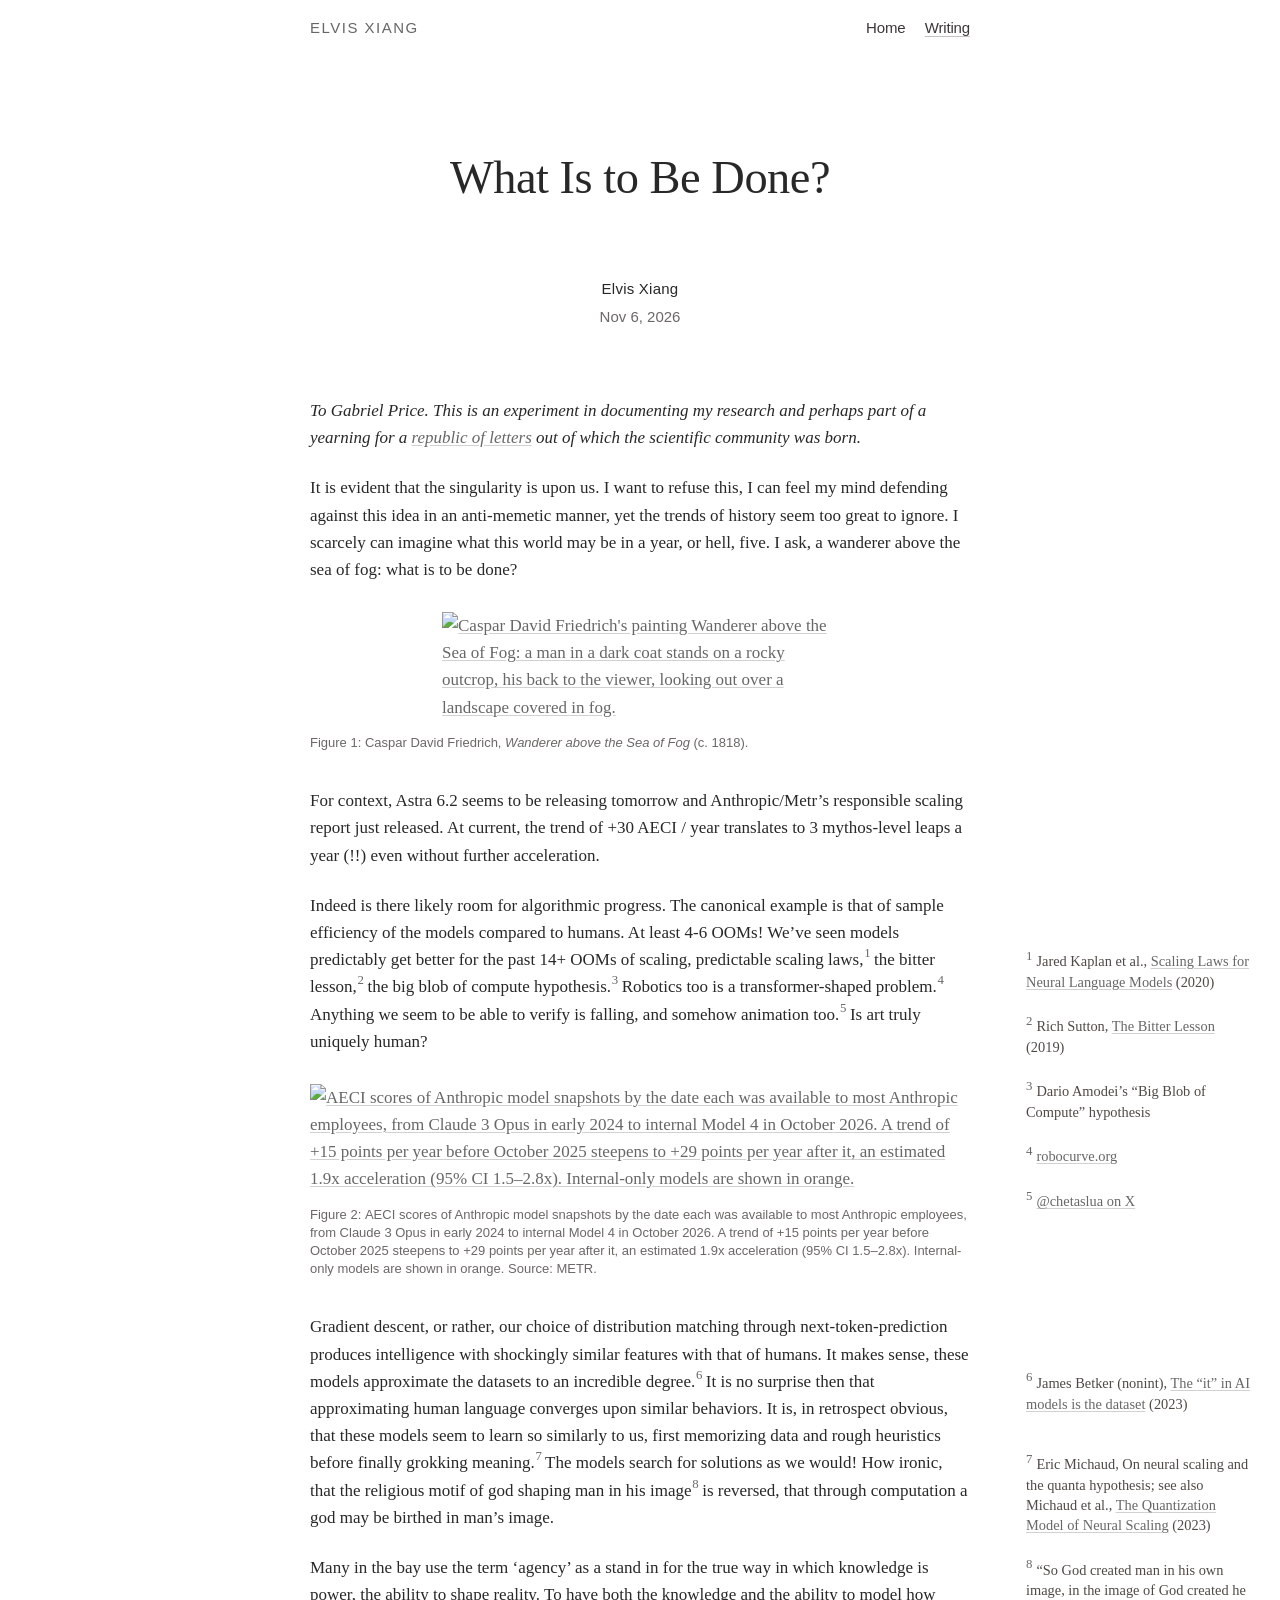
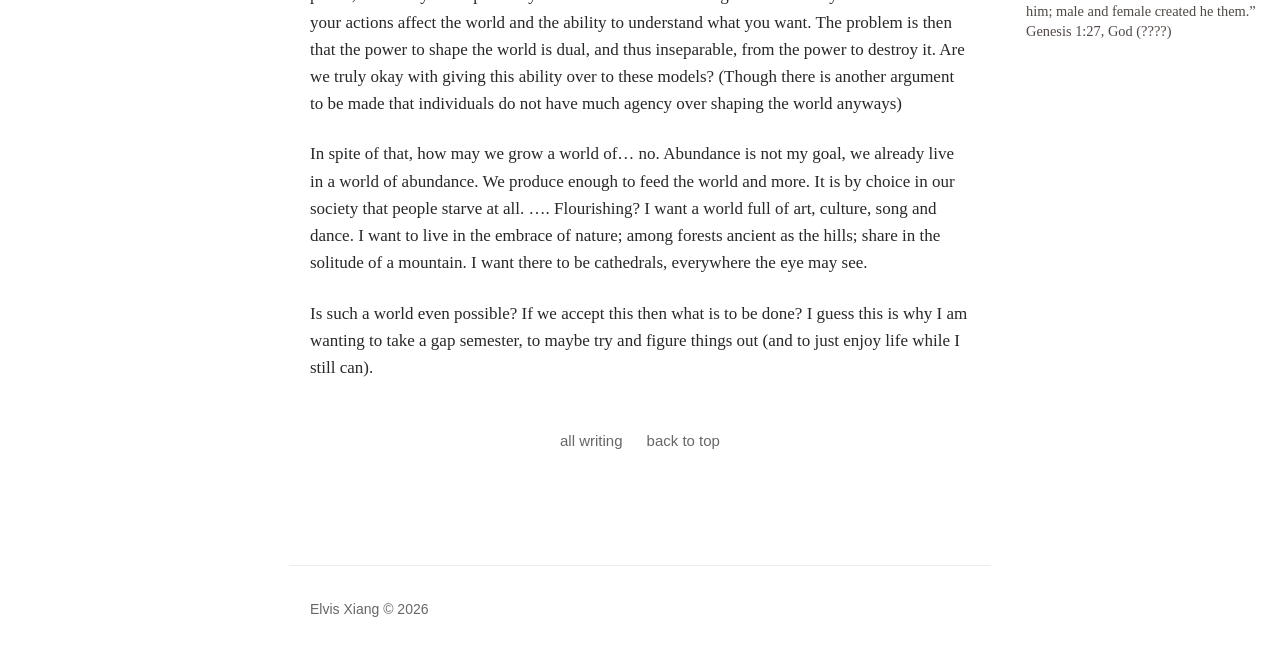
==== commit f548feae: "Essay edits: robotics and animation citations, 'too great' typo fix Co-Authored-By: Claude Opus 5.5 " ====
--- a/writing/what-is-to-be-done/index.html
+++ b/writing/what-is-to-be-done/index.html
@@ -20,50 +20,51 @@
          essay text isn't readable in the repository. It is unpacked
          in the browser on load. -->
     <script id="page" type="text/plain">
-H4sIAA3+7WoC/+1Z23LbyBF9368YM5VEqiUBUbIUXyS65OsqWa82a1c5eVINgCEwSwCDnRmQ4lYe/A95SaqS1/0wf0lO9wAkRKmc
-qJzKU1x2mQAGPT19OX26cfrg5eWL93/+/pUofFXOvjql/0Qp6/xspOrR7CshTgslM/qBn5XyUqSFtE75s1Hr55NHo+GjWlbqbLTU
-atUY60ciNbVXNZaudOaLs0wtdaomfDEWutZey3LiUlmqs+kdgqxJjHcDMbXRdaau+6Ve+1LNPhTSiwsnvBHPlXhpavVM/EW8Kpfa
-iT9pHOU0Dgtvyc+US61uvDb1YJMLL/AmVM1wKTxJ94USTtd5W0qr/Zqet42pResicS5WEkpZZYVMzFKFxUoKMxdzkwvpFu6JWJEY
-zUomSmSkZH+KUtcLYVV5NnJ+XSpXKAXTFVbNz0bxCvth4/7/KHUueCXu3XKamGzdiaJ70CMtpXMQp72ahFvdXlgi+6elyc1mm9Hs
-hr3kZnktl/1vfnmz/htTqcHC4cNe55GAteQkba1lwzYyV6PZh/B0uEm82SUcS9nZV52zpK43yzK97JVvjPN8NEgaDXQopneFA6RO
-B4uGctqk1K6YUFBk0suBLCx0jaz7lbL1hbE7dqIFt96YIS4r+Fh6RT/ORocHhyeT6XRycDKafWeW4mQs6BaFZaVmu1JOY+i3NQ1f
-bJxnvU5L1evUhezQAM3sVFWz90a8kYnVqhTfW6RcJN4X0Bp/cSB13SiLnRHcukYopi39hiFFtUYcInRtWmBhJrCukI0TDfalcJZi
-jYc1LZ0bhPvW54X3jXsSx7XxBR4XbSXryLWJ8zJdRKmp4iZ2hSxLs5rMlcoS3J4Uhq7dZG3aiWlxDKvYHyntVSrvlXUUJgIP6daq
-0FCM0yvVpPIcSyG7amtKypV0IjG2jk5jmOA0bjZ2Y7vcM60vKK09RREO2DpKa+3GuJ3ChDhCSdaqAEciU3NVUyAKmSNcneelAvtI
-MrCkv14jxBBkUBiWqZUdw5RBAY/kyBydD295Y9cAD1XRxrlVkjXQeW2sIp2AlTZV5Zq10JXMda0CtvCeK2PLDDusCWRob3bYWMBZ
-hSrLsZjrJcsBKI3x9LPIdSdo7Zh1rvPWbuKxltaa1c0c2o0QVUcrvdCNyrSMjAWy4Sp+rUv15IVEJtirlxI+unqN6M0Qu8XV5OpD
-p+YVq3kFNa/eKXll5levTR792Kj8xp7YVVe5cDbdbts2pZEZb13d2JoViSmKTO1ij8hNYhnLefwF2sSPTw6a68mXnEfIEogZJAiW
-IDYSfksZqUPKfrjtwXfBg6/Jg5LCLURCJu0C2QKPIik54uiuNeliTQmWWtOMKQQF5Sa5nGRRKadgLY1Z0HaciUvajkhChnBs4H26
-ozLaBmET3fT/sESEgME7VHFndx9uLAjAPnsszm+xl0Zi+mj6aB/5PpA6wNEQnMNwfTCZiPeXLy+fiFR7SesZyEj8ee0LmECn8dtX
-739A0hODEZPJDWx9jcUMutd+LM6dt1KcRIecsH2WoJArSaCC68pQPjCUDsQrbz99/LsjqAXYOJ2UBGiypHe6bX9sgSJBkspAMbzo
-iuh4CxlkjK+PDsT5qxcXIuZExwNZuxKFh7U5AkShaLlJqZbAK0gDlgdIEHsPHuwDDFUtVhpr4NZ5ayEbFk8BMMqydaKddP+M/Rjy
-hZNVU6qJmgOaAdHpmvAZXtYOS3eMeQEXU9Q4eh8gUuoFIZs1pgrlpcwNYLmoAJqNNUBD56iQKQI/U2uYDLWMNwxCJFeJoIIYqICb
-pGFlMlW6TiFsDAux0o4NTLb24uHkRFxevnUPxAcFJy0JD2Gj7tUGr+nUywRq5oDvhGvUxgQNSZg+/JolsCrBq+PBi1tXl3Llxqel
-TOAaSABdqyfT0Za7oUwZ8LcagET87TTmpbNTXTfwll83YBZpodJFYq5HqDY7AippURwm3uR5qUbx7AaZ6aWPZr9nU/xBNiUxAw+j
-R+PboC3ttV4yZMrExYcHB9Po4NHRCTj7u+403+I0bIjvVGvhmG/Bj1rwPfGWTcdlfA+s52C/4ztssUSzAUF6ER+7xjj8UmMc3tcY
-PxC/eNd6D2VuGgE2WK1Wka4pekBNFFV3F9XKxxd1ekEX8XM+zLd8loj6qNGMgjXcFuF+b4fp4x075CIpTUJBQzu0Hgm1bkCmlNMu
-2jHM0Zca5ui+hnmJDDbinNJAM3Z9+viP59D5eafzi6Dzp4//HKjdH/C8XjMpFCu1oTYASk4G/ETt0HPmXnPwQ04XAkyH/qJg8ATN
-YaTxxkRE7ImMetsiB8H7fmoJMziP7+YmnyUjYGQ2hLVDR+tiYlTKxVJPbDYZAuGEFjhHRDmWKgWbQwGOmvrfE4//whaBCzDOuxRE
-kLFlU1ACOAlXA90LtMsiWXNMUf8hlEREEzGWS6nL3uQVuqeBAIWQNmulQG/nFuD7opRtplA+LpvWUVVHwYCRkb0PmY2i/tkaOc6p
-LR7SisvUGwQg9zXUEm8r1PRYNOjaoRe6iVB7EoVIVsN3jsFJlGpUzXXr68PHt96Rc0oi7cfcwThPQQHgmkaPr29ULLH3+PjXApaa
-RsefPv71MHp0vY+o6VSemBoH6dAcyCdgsRXzI4PKmav/mLv83xn/A2eId6ZFt/NEECO7B8trZm+szKhDFDThYdqEygSdCuKyECrS
-wqAtJptkaLqsTlrWF+dIGarIG21eiBpMD+i4UPWkq+G0DGwka1Pl2PrArBw0QzGRojOkxJRxMqcreBn0AF1cS4HCC3qa0lMPtKWV
-XOCpg8EV8zu34SqywVbXbN4+jCShCDmGeX1KSlEgZQr8SO1WiodfWike3p9PVDjLc+UXiJA9omm13x/fNSigJzwZCGUSFUV7KiDw
-//lFb4BADvtzb1jE0aZ6hq6+NsK1tgHNZDvVwcpb65FLA0Ete14CGo/KAygOLX/vrEQV6EeMDZ6hjh/6WGC4cY1K4bkET1s33gwQ
-ts7qa1tJMxLUr14mQgF36Z25tsj1SqEv0D+TTnQurnYh2gpwJ4SjTl2flnONRCG2ac2CG7BKSZq/7Dr6+EsdfXxfR79CsybegjAB
-nsbiskaqMPHr6S2dilz3UytrHHJLC56SoVDSYKDu9f+Ydx4dHEXTo2Oao1HI/JFE658D1AT8Q2J1BLQjpneEzPti4DKedRFvdaZk
-DEDSOWIqK9OW2QPxDSiIttRtbF1OnZnOKQwgx+s57ZobUJZCNuyj0HLzEIiq/Y6vTr7UVyf39RVy650Rb6BiSiMllQ1VZMwlNTnU
-6Xh8RYcavkEtnq6e4k2gDTl3rvjn4DnerSJK4TeqJk+L6ZPD341Zyt4z/Nl4QFPzi+xDc7uxasiAQH6DRyUbtRtmJZq6U54xQHfm
-oKxmdGvO91bW6/4kCV4Oszv8U7YCyvxNElqvIYEcLcMwJIwubNdct/C+ZBlh4riozapUWc5tZmN4IEIrZaJLGhsiu8n1FBeSbqBJ
-RWsp0TwmxoeB5VZEnxeDlwNnILK7ptok0y4O53NCHFoc5np3vNrSmCQcgYd1EMBzy9AnA/5QG6oORettAPMhtnpvt8DKrJXluNuL
-GYdT6JeJrXSM5IYAFFhgI4yFLc8BWCvVcXOzgAm54uV6GUoqjZ871XmGFGZMGwB9JvbeFxwFYR7A02oTZhI25yF11zpUMlPhMLrO
-IJ1UhuIGdcAHw1ctjbDz0P7TXn1uDq25hpfd/u1BMcC70V6FuYEEeSDXUBzicDkPdDoRZv7p4y/YFEdP4AlJLICrkafhcG7IkCvC
-OgRGthalXnZT2f512KN7LxIfVM8rBNKWzWBo0JztREAVRsFc98AuOyZDrKklFEu1otAg4zTK0CQE4WGxMRXEsoyQAr9E4nVpqNQQ
-13nWj7p7teZtyUCKPmss0rYk8jKG5A7UO3W38/H+WKSmqhIrA7GqmfU8FbIy4XsBIoU8yqN7yj2eGumypIpQEP/rZACJtSfOy18c
-KtOifqAT2uzIwRECISVKlwHuUVwJUNar8JA0WSv2mVN3YAS6SMcR0h2ZB2GNcTyMg0Hm7DYw2aYbrHP63DEOh1J5i66tG/mjchRr
-Gq9XrGuYAgoPfkdoJhtoA3rkGUAMqZdQuqwDnoZROrfKjgete5yEJkwDVf2joRCa07xfw63oPzysR8Ow/XDCTdcSvhJtPxsNP3jR
-JwPpjR199svdDKEiVre+1A3W/mo02wyKTXPja97m+9VpHL7fhYu5MX7n42S4deOjmvhNapr10+4LWVgQPniG75yncfhS/S/45UUH
-uh4AAA==
+H4sIAH9H7moC/+1a3XLbxhW+z1Os2WkrTUhAlCzZsiU68m/UxlEaa8bplWYJLIENASyyuyDFTC/8Dr1pZ9rbPJifpN85C5AQpXHj
+qtOrZpwxAezP2fPzne+c9cmDlxcvLv/83SuR+7KYfHFCf4lCVtnpQFWDyRdCnORKpvQDP0vlpUhyaZ3yp4PGz0aPB/1PlSzV6WCh
+1bI21g9EYiqvKgxd6tTnp6la6ESN+GEodKW9lsXIJbJQp+M7FrJmarzrLVMZXaXquhvqtS/U5H0uvTh3whvxXImXplLPxF/Eq2Kh
+nfhB4ygncRh4a/1UucTq2mtT9TY59wIzIWqKR+FpdZ8r4XSVNYW02q/oe1ObSjQuEmdiKSGUVVbIqVmoMFhJYWZiZjIh3dw9EUta
+RrOQUyVSErI7RaGrubCqOB04vyqUy5WC6nKrZqeDeIn9sHH3d5Q4F6wSd2Y5mZp01S5F7yBHUkjnsJz2ahRetXthiOy+FiYz620G
+kxv6kuvhlVx0v3nyevzXplS9gf2PncwDAW3JUdJYy4qtZaYGk/fha3+TeL1LOJayky9aY0ldrYeletEJXxvn+WhYadCTIR/f5Q5Y
+ddwb1F+nmRba5SNyilR62VsLA10tq26kbHxu7JaeaMCtGRP4ZQkbS6/ox+lgf2//aDQej/aOBpNvzUIcDQW9Ircs1WR7lZMY8m1U
+ww9r41mvk0J1MrUu21dAPTlR5eTSiDdyarUqxHcWIReJyxxS4w8OpK5rZbEznFtXcMWkod9QpChX8EO4rk1yDEwFxuWydqLGvuTO
+UqzwsaKhMwN339g89752T+K4Mj7H57wpZRW5Zuq8TOZRYsq4jl0ui8IsRzOl0ilej3JDz260Ms3INDiGVWyPhPYqlPfKOnITgY/0
+aplrCMbhlWgSeYahWLtsKgrKpXRiamwVncRQwUlcr/XGevnMsD6nsPbkRThg4yistRvidQIV4ggFaasEHIlUzVRFjihkBnd1nocK
+7CNJwZL+eA0Xg5NBYGimUnYIVQYBPIIjdXQ+zPLGrgAeqsTGRmRWSRZBZ5WxioQCWNpEFSsWQ5cy05UK4MKbLo0tUmyxIpShzdli
+QwFr5aoohmKmF7wOUGmIr5+ErjtRa0uvM501du2QlbTWLG8G0baLqCpa6rmuVaplZCygDU/xa12oJy8kQsFevZQw0tVruG8K582v
+RlfvWzGvWMwriHn1TskrM7t6bbLox1plN/bErrrMhLPJZtumLoxMeevyxtYsSExuZCoXe7juNJaxnMX3kCY+Ptqrr0f3OY+QBSAz
+rCB4BbFe4fcUkjrE7PvbFnwXLPiaLCjJ34InpNLOES6wKKKSXY7eWpPMVxRhiTX1kHxQUHCSyWktyuXkrYUxc9qOQ3FB2xFLSOGO
+NaxPb1RK28Btopv27+eI4DCYQyl3cvfhhoIQ7JPH4gAXO0kkxo/Hj3cR8L1Ve0AanLPvrg9GI3F58fLiiUi0lzSekYyWP6t8DhXo
+JH776vJ7RD1RGDEa3QDX1xjMqHvth+LMeSvFUbTPEdtFCTK5koQqeC4NxQNjaW955e3HD393hLVAG6enBSGaLGhOu+2PDWAkrKRS
+cAwv2iw63GAGKePLgz1x9urFuYg50PFBVq5A5mFpDoBRyFpuVKgFAAurAcwDJIidBw92gYaqEkuNMTDrrLFYGxpPADDKsnairXD/
+hP4Y84WTZV2okZoBm4HRyYoAGlbWDkO3lHkOE5PXOJoPECn0nJDNGlOG/FJkBricl0DN2hqgoXOUyRSBn6k0VIZkxhuGRSSniSCC
+6ImAlyRhaVJVuFYgbAwNsdCOFUy69uLh6EhcXLx1D8R7BSMtCA+ho3ZqjWk68XIKMTPg95ST1FoFNa0wfvglr8CiBKsOexM3pi7k
+0g1PCjmFabAC+Fo1Gg825A15yoDAVQAkInAnMQ+dnOiqhrX8qga1SHKVzKfmeoB0s7VAKS2Sw8ibLCvUIJ7cYDPd6oPJH1gVf5R1
+QdTAQ+nR8DZoS3utFwyZcuri/b29cbT3+OAIpP1de5pvcBpWxLeqsTDMNyBIDQifeMuq4zy+A9qzt9sSHtbYVLMCwXrhH9vK2L+v
+MvY/VxnfE8F413gPYW4qATpYLpeRrsh7wE0UpXcXVcrH51VyTg/xcz7MN3yWiAqpwYScNbwW4X2nh/Hxlh4yMS3MlJyGdmg8AmpV
+g00pp120pZiD+yrm4HMV8xIRbMQZhYFm7Pr44R/PIfPzVuYXQeaPH/7ZE7s74PdUxunEMachDhpgCqcplR2BFiIFU4AjOMrto9p2
+7n1PfGudX3nwW5FACwGLwaIQDaCs/Ucybnfos2rFVFgsVUfoKDswAuAnEqaeMeOcgRUzRlCWcKiqcs4Y4HYMr9DZtk7WH++rlNsL
+/adauWaOjw28dEUjYzAM3wAoxuNH46PjR8dH+8d7x+OjRwf7g8lX62HEQH7oKw1lG5Ua3jYAWLD6nxpKCAzSdxPPTzJN8G0bMMs5
+5V1MdFm5WOqRTUf9LDeiAc5RGRRLlYCrg11FdfXvWeV/YYtA9DiJuwQsnxPHmi2EzCNchdSdGw9ytmLAoOpSKAm4orJHLqQuOtcq
+URv3FlDAK7NSCsXLzCKzvihkkypwg4u6cUTZwAagZEDzQy41QG5sBQBn3BYPacRF4g3ciqtWanhs6Mf4UNQGUxzVioFYTBX8VPXn
+HIJwKlWriknJl/vHt+bIGSGk9kOuT50ntwQmjKPj6xt0ROwcH/5WQFPj6PDjh7/uR4+vd1HNtCKPTIWDtKkaaU1AY0smvwZ4k6lf
+TUz/b4z/gTHEO9OglH0iiG5/BoWvJ2+sTKn+F9S/Y04M2gGZcipUsKhIcqMTRTpJUVJbPW1YXpwjYUgmazRZLirQeGDdXFWjlqDR
+MGSitEmUY+0DmzNwSMUsmc6QUBmEkzldwsrgfijRG3IUHtBx0I5XnnvsOsdXB4UrJu9uTURlja2uWb2dG0lCETIMF20JCUWOlCqQ
+X7WdBx7eF/8ffj5ZLHGW58rP4SE7xMErvzu8qw1EXzgnBA4EuqA9sQPY/+y8U0Bg/t251xTxYE2NQs+mMsI1tkYNwXqqgpY32iOT
+huqj6EgnajRkWEBxaOh0xpqqHMWmscEy1M+BPBYYblytElhuiq+NG67bQxtjdTm8oA4Y8nS3JlwBb2nOTFvEeqlQ9OmfSSY6F2f1
+4G05iDHckYhQG5YzjUChUsKaOVfXpZLUXds29OF9DX34uYZ+hUpcvAUbBjwNxUWFUGFW39UudCoy3U+NrHDIDed7SopCSoOC2um/
+uqg42DuIxgeH1CUll/kTLa1/DlAT8A+B1VYXbdVxh8tc5j2TcSeTihJnCsYABJ0jRrY0TZE+EF+DamlLpeTG5FR264zcAOt4PaNd
+MwNqBp7KNgr9FG7xUbbfstXRfW119Lm2Qmy9M+INREyoX6jSvoiMuSQmuzodj5/oUP0ZVL/r8ilmAm3IuDPFP3vfMbeMKITfqIos
+LcZP9h8NeZWdZ/hvbQFNnQ1En1PpWqshAkJlEywqWaltp3KqqfXADSTIzgUGixnd6uK+ldWqO8kUk0NnFv8rWwJl/iYJrVdYgQwt
+Q6cr9KVs2zlpYH3Ja4R+8rwyy0KlGfcQasPdLhopp7qgpjCim0sUHErSi0hcGgEYwf7Gh3b0ZokuLnqTA2cgUr+i3CST1g9nM0Ic
+GhyatndMbagHFo7AnVgswF3p0ARpK6YWRauNA/MhNnJvtsDItJHFsN2LGYdTtbTEVlpGcmMBJFhgI5SFLc8AWEvVcnMzhwo542V6
+EVIqFXat6NwgDA3ENYA+EzuXOXtBaPbwXYQJDSeb8RVEWyKVMlXhMLpKsTqJDMEN8oAPii8buqDIQm+H9upis6/NFazsdm9fAwC8
+a+1VaApJkAcyDfkhDpdxt65dwsw+fvgFm+LoU1hCEgvgbOSp9Z8ZUuSSsA6Oka5EoRdty72bDn208yLxXnW8QiBsWQ2GrhHSLQ8o
+Q5+f8x7YZctkiDU1hGKJVuQapJxaGWpzwT1QfQpKiEURIQR+icTrwlCqIa7zrLvI6MSaNQUDKeqsoUiagsjLECu3oN6Ku7n96I5F
+YqpyamUgVhWznqdClibcBsFTyKJ8MUOxxy1BXRSUEXLif+0aQGLtifPyfVJpGuQPVELrHdk5giMkROlSwD2SKwHKahk+kiQrxTZz
+6g6MQBXp2EPaI3OXszaOO61QyIzNBiZbt7cmHD533HVAqKxB1dZe6CBz5Cu6OylZ1tDiFR78jtBM1pAG9MgzgBgSb0rhsgp4Gu5J
+uCXguIu+w0FoQqtXVT8acqEZXeZomBX1h4f2qNO5G064rlrCHeDmUrB/nUn3QdIbO/jkvewEriKWt+5he2N/M5isbwFMfeOudn07
+eRKH29nwMDPGb109h1c3rkzF7xJTr562959hQLjODrfYJ3H4dwj/AgoTW/aYIAAA
     </script>
     <script>
       (async () => {
